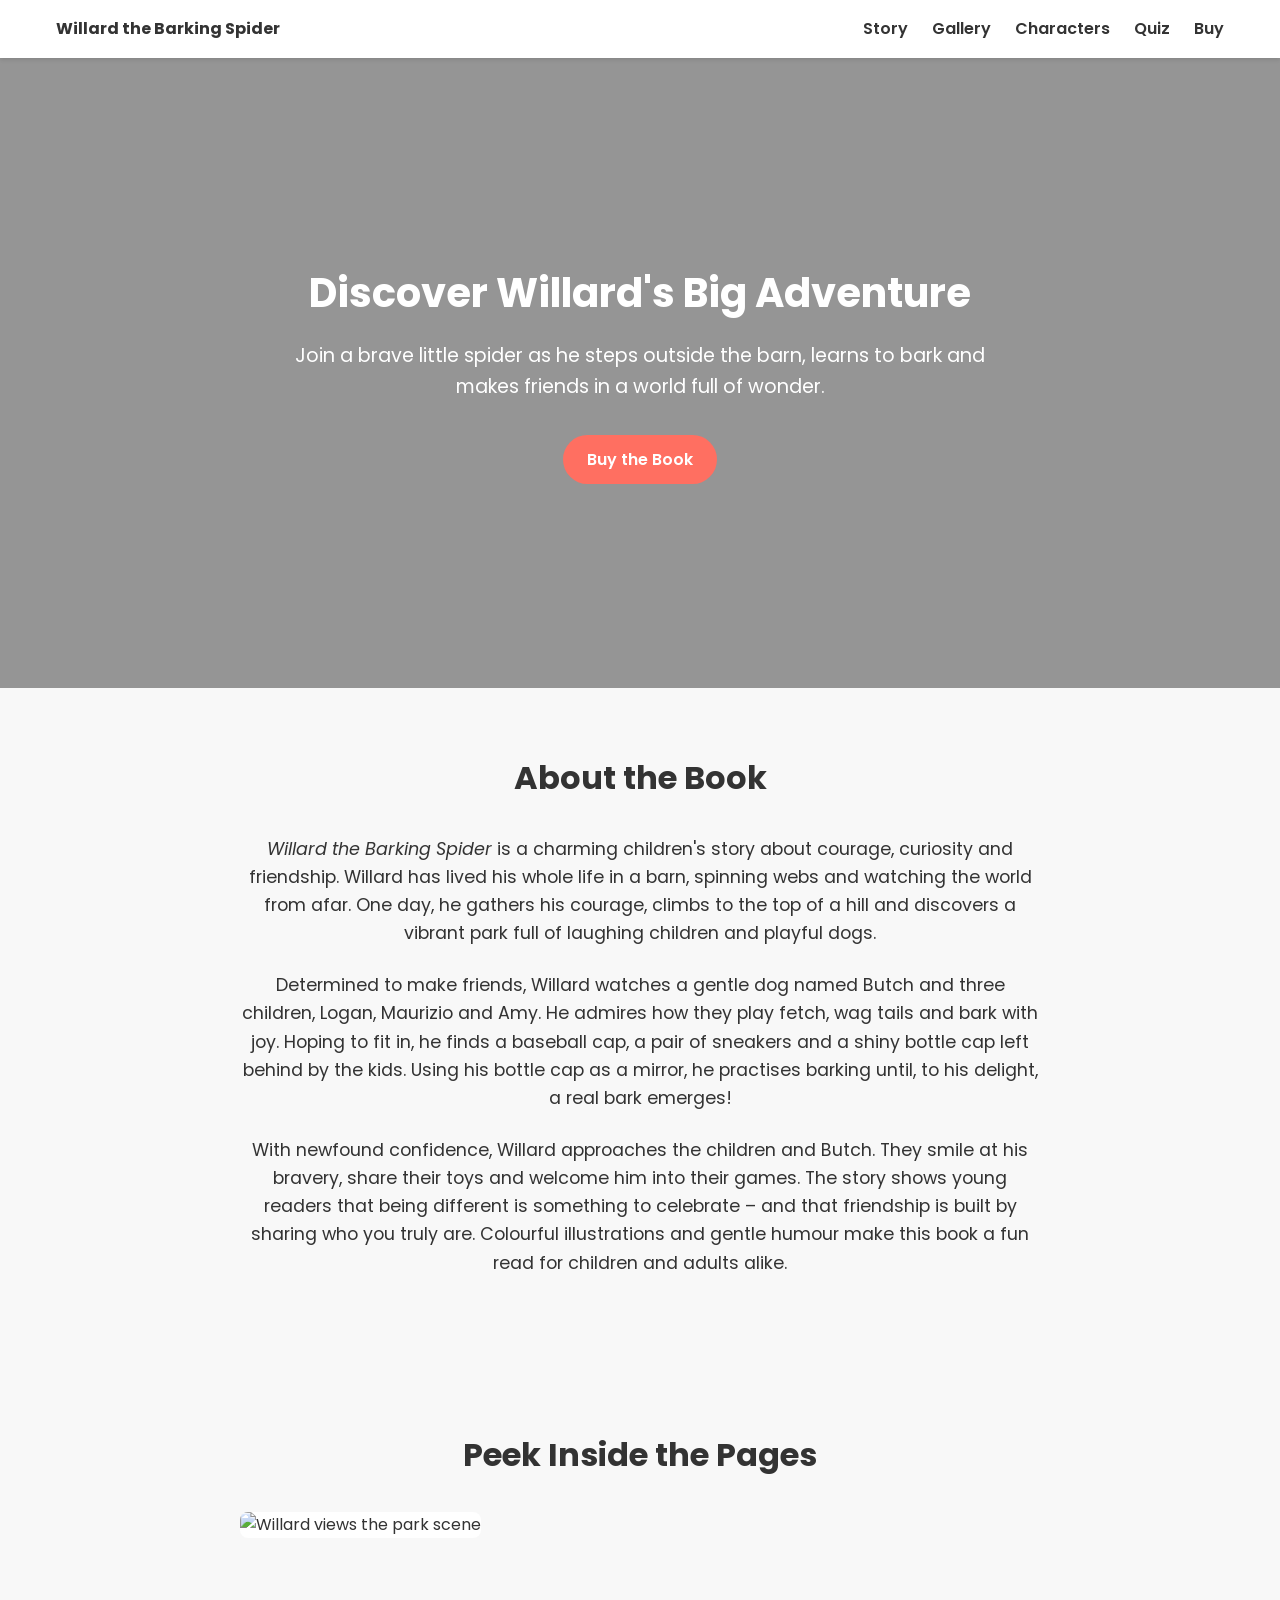
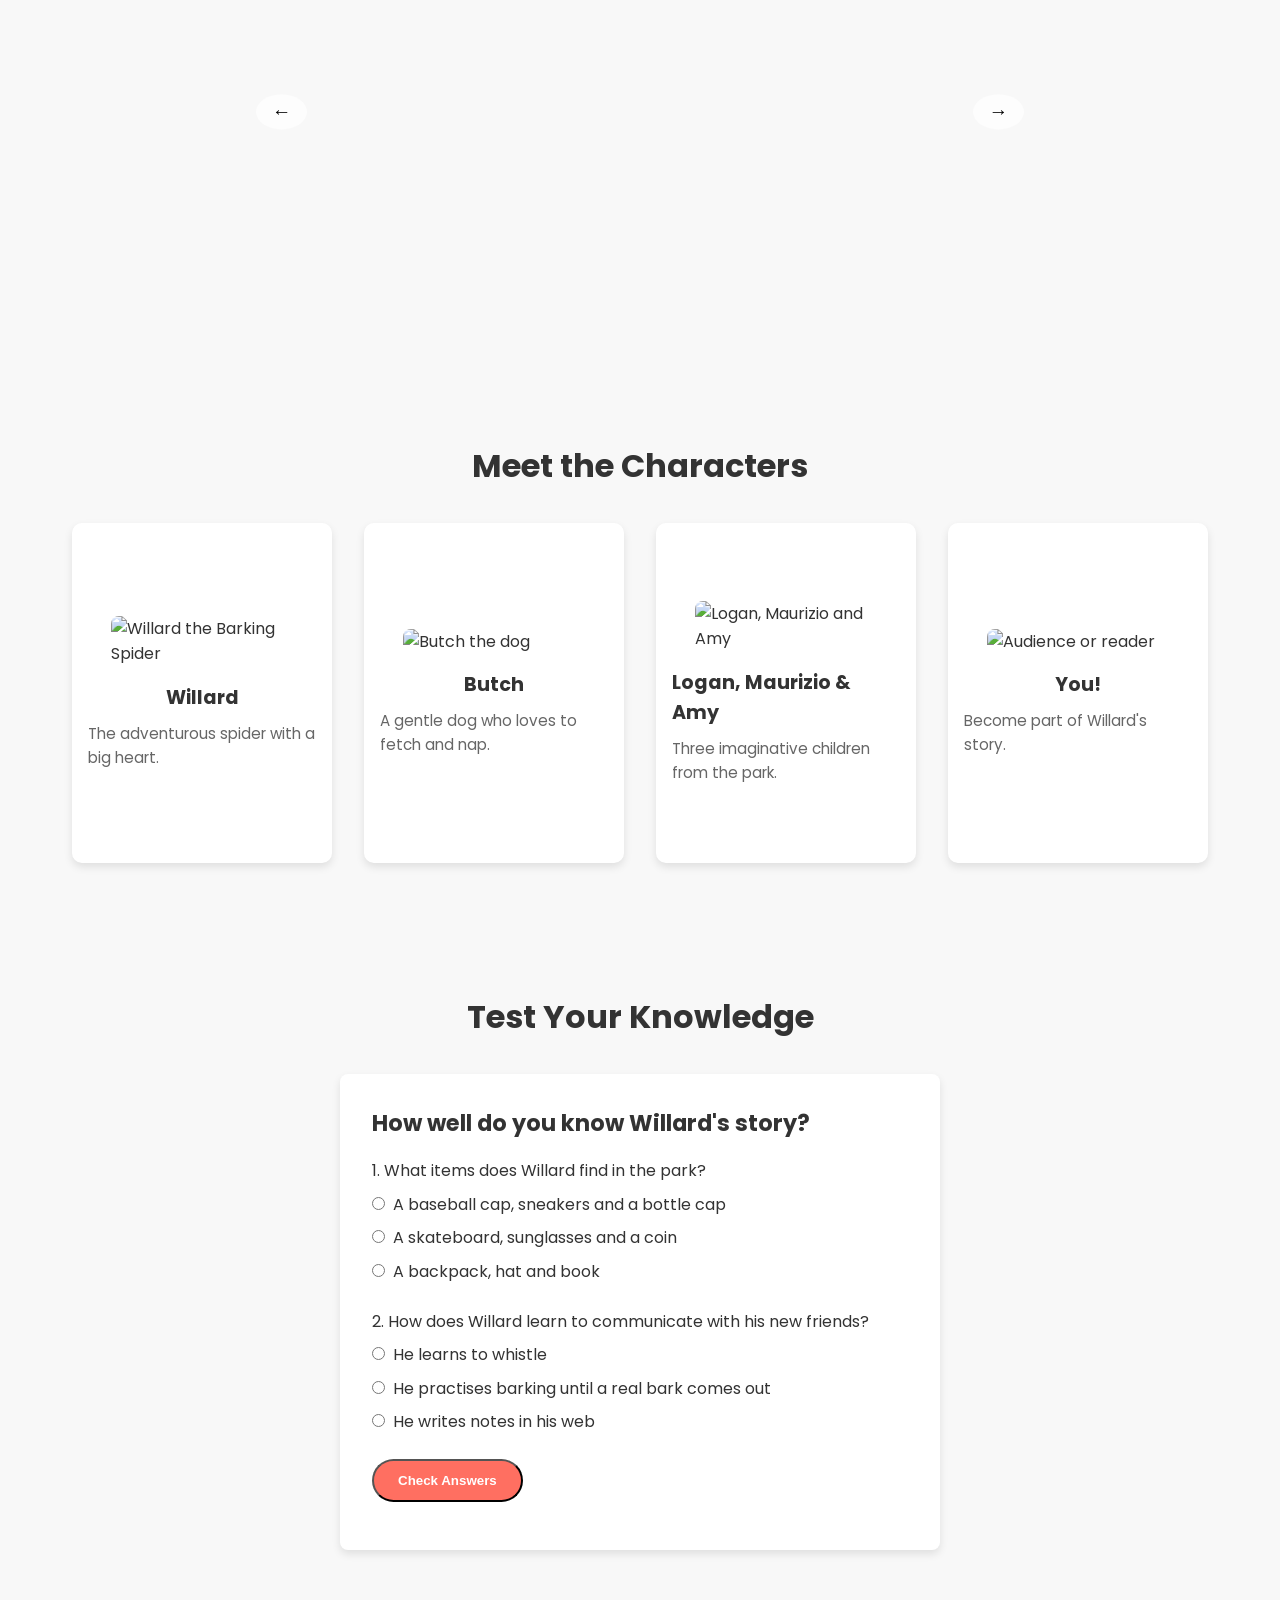
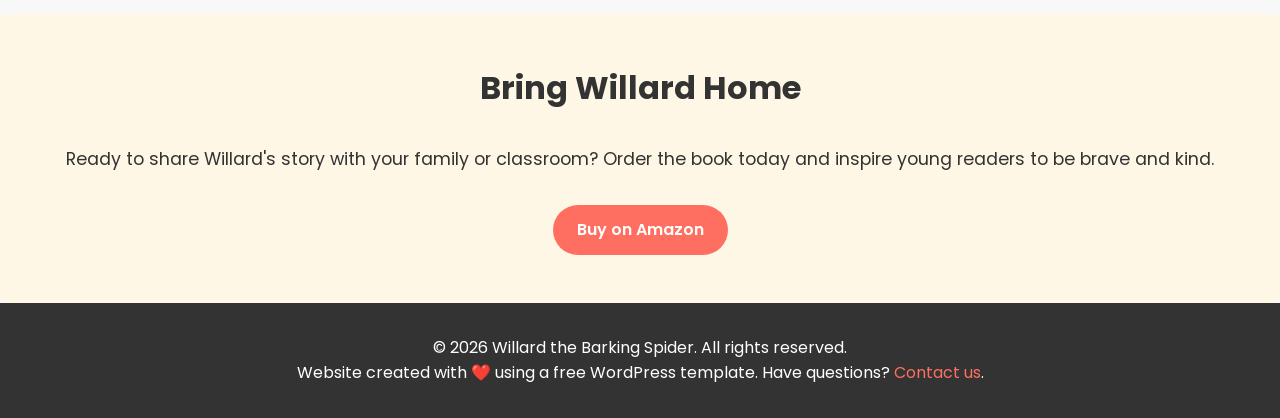
==== index.html @ caea2b9d "Add files via upload" ====
<!DOCTYPE html>
<html lang="en">
<head>
    <meta charset="UTF-8" />
    <meta name="viewport" content="width=device-width, initial-scale=1.0" />
    <title>Willard the Barking Spider – Official Book Site</title>
    <!--
      This standalone HTML file can be used as a landing page on a WordPress site.
      It was created to be easy to copy‑paste into the WordPress page editor (in
      "Code"/"HTML" view) or uploaded to a static hosting service. The design
      emphasises a clean, modern feel with interactive elements to engage young
      readers and their parents. Images live in the same folder as this file –
      ensure you upload them to your WordPress media library and update the
      src paths accordingly (e.g. by using the media library's URLs).
    -->
    <meta name="description" content="Welcome to the official site of Willard the Barking Spider, a heartwarming children's book about discovery, friendship and finding your voice." />
    <link rel="preconnect" href="https://fonts.googleapis.com" />
    <link rel="preconnect" href="https://fonts.gstatic.com" crossorigin />
    <link href="https://fonts.googleapis.com/css2?family=Poppins:wght@400;600&display=swap" rel="stylesheet" />
    <style>
        /* Reset and base styles */
        * {
            box-sizing: border-box;
            margin: 0;
            padding: 0;
        }
        body {
            font-family: 'Poppins', sans-serif;
            line-height: 1.6;
            color: #333;
            background-color: #f8f8f8;
        }
        a {
            color: #0077cc;
            text-decoration: none;
        }
        img {
            max-width: 100%;
            height: auto;
        }
        /* Header / navigation */
        header {
            background-color: #ffffff;
            position: sticky;
            top: 0;
            z-index: 1000;
            box-shadow: 0 2px 4px rgba(0,0,0,0.1);
        }
        .nav-container {
            max-width: 1200px;
            margin: 0 auto;
            padding: 1rem;
            display: flex;
            justify-content: space-between;
            align-items: center;
        }
        nav ul {
            list-style: none;
            display: flex;
            gap: 1.5rem;
        }
        nav a {
            font-weight: 600;
            color: #333;
        }
        nav a:hover {
            color: #0077cc;
        }
        /* Hero section */
        #hero {
            background: url('book-cover.png') center/cover no-repeat;
            min-height: 70vh;
            display: flex;
            align-items: center;
            justify-content: center;
            text-align: center;
            position: relative;
            color: #fff;
        }
        #hero::before {
            content: '';
            position: absolute;
            top: 0;
            left: 0;
            width: 100%;
            height: 100%;
            background-color: rgba(0, 0, 0, 0.4);
        }
        .hero-content {
            position: relative;
            max-width: 800px;
            padding: 2rem;
        }
        .hero-content h1 {
            font-size: 2.5rem;
            margin-bottom: 1rem;
        }
        .hero-content p {
            font-size: 1.2rem;
            margin-bottom: 2rem;
        }
        .btn-primary {
            display: inline-block;
            background-color: #ff6f61;
            color: #fff;
            padding: 0.75rem 1.5rem;
            border-radius: 30px;
            transition: background-color 0.3s ease;
            font-weight: 600;
        }
        .btn-primary:hover {
            background-color: #e65750;
        }
        /* Section styles */
        section {
            padding: 4rem 1rem;
        }
        .container {
            max-width: 1200px;
            margin: 0 auto;
        }
        h2.section-title {
            text-align: center;
            margin-bottom: 2rem;
            font-size: 2rem;
            color: #333;
        }
        /* Summary */
        #summary p {
            max-width: 800px;
            margin: 0 auto 1.5rem;
            font-size: 1.1rem;
            text-align: center;
        }
        /* Gallery slider */
        #gallery {
            position: relative;
        }
        .slider {
            overflow: hidden;
            position: relative;
            width: 100%;
            max-width: 800px;
            margin: 0 auto;
            height: 400px;
        }
        .slides {
            display: flex;
            transition: transform 0.5s ease-in-out;
            height: 100%;
        }
        .slide {
            min-width: 100%;
            height: 100%;
            position: relative;
        }
        .slide img {
            width: 100%;
            height: 100%;
            object-fit: contain;
            border-radius: 8px;
            background-color: #fff;
        }
        .slider-button {
            position: absolute;
            top: 50%;
            transform: translateY(-50%);
            background-color: rgba(255,255,255,0.7);
            border: none;
            padding: 0.5rem 1rem;
            cursor: pointer;
            border-radius: 50%;
            font-size: 1.2rem;
            line-height: 1;
            z-index: 10;
        }
        .slider-button:hover {
            background-color: rgba(255,255,255,0.9);
        }
        .slider-prev {
            left: 1rem;
        }
        .slider-next {
            right: 1rem;
        }
        /* Characters section */
        #characters .cards {
            display: flex;
            flex-wrap: wrap;
            justify-content: center;
            gap: 2rem;
        }
        .card {
            perspective: 1000px;
            width: 260px;
            height: 340px;
            position: relative;
        }
        .card-inner {
            position: absolute;
            width: 100%;
            height: 100%;
            transition: transform 0.6s;
            transform-style: preserve-3d;
        }
        .card.flipped .card-inner {
            transform: rotateY(180deg);
        }
        .card-face {
            position: absolute;
            width: 100%;
            height: 100%;
            backface-visibility: hidden;
            border-radius: 10px;
            box-shadow: 0 4px 8px rgba(0,0,0,0.1);
        }
        .card-front {
            background-color: #fff;
            display: flex;
            flex-direction: column;
            align-items: center;
            justify-content: center;
            padding: 1rem;
        }
        .card-front img {
            width: 80%;
            height: auto;
            margin-bottom: 1rem;
            border-radius: 8px;
        }
        .card-front h3 {
            font-size: 1.2rem;
            color: #333;
            margin-bottom: 0.5rem;
        }
        .card-front p {
            font-size: 0.95rem;
            color: #666;
        }
        .card-back {
            background-color: #ffecd1;
            padding: 1.5rem;
            display: flex;
            flex-direction: column;
            justify-content: center;
            align-items: center;
            transform: rotateY(180deg);
            border-radius: 10px;
        }
        .card-back h4 {
            margin-bottom: 0.5rem;
            font-size: 1.1rem;
            color: #333;
        }
        .card-back p {
            font-size: 0.9rem;
            color: #444;
            text-align: center;
        }
        /* Quiz section */
        #quiz {
            background-color: #ffffff;
            border-radius: 8px;
            padding: 2rem;
            max-width: 600px;
            margin: 0 auto;
            box-shadow: 0 4px 8px rgba(0,0,0,0.1);
        }
        #quiz h3 {
            margin-bottom: 1rem;
            font-size: 1.4rem;
            color: #333;
        }
        .question {
            margin-bottom: 1.5rem;
        }
        .question p {
            margin-bottom: 0.5rem;
        }
        .question label {
            display: block;
            margin-bottom: 0.5rem;
            cursor: pointer;
        }
        .question input {
            margin-right: 0.5rem;
        }
        .quiz-result {
            margin-top: 1rem;
            font-weight: 600;
        }
        /* Purchase section */
        #purchase {
            text-align: center;
            background-color: #fff7e6;
            border-radius: 8px;
            padding: 3rem 1rem;
        }
        #purchase p {
            font-size: 1.1rem;
            margin-bottom: 2rem;
        }
        /* Footer */
        footer {
            background-color: #333;
            color: #fff;
            padding: 2rem 1rem;
            text-align: center;
        }
        footer a {
            color: #ff6f61;
        }
        /* Responsive design */
        @media (max-width: 768px) {
            .nav-container {
                flex-direction: column;
            }
            .cards {
                flex-direction: column;
                align-items: center;
            }
            .slider {
                height: 300px;
            }
            .hero-content h1 {
                font-size: 2rem;
            }
        }
    </style>
</head>
<body>
    <!-- Navigation -->
    <header>
        <div class="nav-container">
            <div class="logo"><strong>Willard the Barking Spider</strong></div>
            <nav>
                <ul>
                    <li><a href="#summary">Story</a></li>
                    <li><a href="#gallery">Gallery</a></li>
                    <li><a href="#characters">Characters</a></li>
                    <li><a href="#quiz-section">Quiz</a></li>
                    <li><a href="#purchase">Buy</a></li>
                </ul>
            </nav>
        </div>
    </header>
    <!-- Hero -->
    <section id="hero">
        <div class="hero-content">
            <h1>Discover Willard's Big Adventure</h1>
            <p>Join a brave little spider as he steps outside the barn, learns to bark and makes friends in a world full of wonder.</p>
            <a class="btn-primary" href="#purchase">Buy the Book</a>
        </div>
    </section>
    <!-- Summary -->
    <section id="summary">
        <h2 class="section-title">About the Book</h2>
        <div class="container">
            <p><em>Willard the Barking Spider</em> is a charming children's story about courage, curiosity and friendship. Willard has lived his whole life in a barn, spinning webs and watching the world from afar. One day, he gathers his courage, climbs to the top of a hill and discovers a vibrant park full of laughing children and playful dogs.</p>
            <p>Determined to make friends, Willard watches a gentle dog named Butch and three children, Logan, Maurizio and Amy. He admires how they play fetch, wag tails and bark with joy. Hoping to fit in, he finds a baseball cap, a pair of sneakers and a shiny bottle cap left behind by the kids. Using his bottle cap as a mirror, he practises barking until, to his delight, a real bark emerges!</p>
            <p>With newfound confidence, Willard approaches the children and Butch. They smile at his bravery, share their toys and welcome him into their games. The story shows young readers that being different is something to celebrate – and that friendship is built by sharing who you truly are. Colourful illustrations and gentle humour make this book a fun read for children and adults alike.</p>
        </div>
    </section>
    <!-- Gallery -->
    <section id="gallery">
        <h2 class="section-title">Peek Inside the Pages</h2>
        <div class="container">
            <div class="slider" id="slider">
                <div class="slides" id="slides">
                    <div class="slide"><img src="page8.png" alt="Willard views the park scene" /></div>
                    <div class="slide"><img src="page1.png" alt="Willard plays fetch with Butch" /></div>
                    <div class="slide"><img src="page2.png" alt="Willard meets the children" /></div>
                    <div class="slide"><img src="page3.png" alt="Children and Willard talk" /></div>
                    <div class="slide"><img src="page4.png" alt="Willard finds a cap and sneakers" /></div>
                    <div class="slide"><img src="page5.png" alt="Willard practices barking" /></div>
                    <div class="slide"><img src="page6.png" alt="Willard's first bark" /></div>
                    <div class="slide"><img src="page7.png" alt="Everyone plays together" /></div>
                </div>
                <button class="slider-button slider-prev" aria-label="Previous" id="prevBtn">&#8592;</button>
                <button class="slider-button slider-next" aria-label="Next" id="nextBtn">&#8594;</button>
            </div>
        </div>
    </section>
    <!-- Characters -->
    <section id="characters">
        <h2 class="section-title">Meet the Characters</h2>
        <div class="container">
            <div class="cards">
                <!-- Willard card -->
                <div class="card" onclick="flipCard(this)">
                    <div class="card-inner">
                        <div class="card-face card-front">
                            <img src="book-cover.png" alt="Willard the Barking Spider" />
                            <h3>Willard</h3>
                            <p>The adventurous spider with a big heart.</p>
                        </div>
                        <div class="card-face card-back">
                            <h4>About Willard</h4>
                            <p>Curious about the world, Willard leaves his barn to explore the park. He learns to bark so he can communicate with his new friends and discovers that being himself is the best way to fit in.</p>
                        </div>
                    </div>
                </div>
                <!-- Butch card -->
                <div class="card" onclick="flipCard(this)">
                    <div class="card-inner">
                        <div class="card-face card-front">
                            <img src="page1.png" alt="Butch the dog" />
                            <h3>Butch</h3>
                            <p>A gentle dog who loves to fetch and nap.</p>
                        </div>
                        <div class="card-face card-back">
                            <h4>About Butch</h4>
                            <p>Butch is the playful dog Willard meets in the park. He shows Willard how to have fun, relax and enjoy the simple pleasures of life. He quickly becomes Willard's loyal friend.</p>
                        </div>
                    </div>
                </div>
                <!-- Children card -->
                <div class="card" onclick="flipCard(this)">
                    <div class="card-inner">
                        <div class="card-face card-front">
                            <img src="page3.png" alt="Logan, Maurizio and Amy" />
                            <h3>Logan, Maurizio &amp; Amy</h3>
                            <p>Three imaginative children from the park.</p>
                        </div>
                        <div class="card-face card-back">
                            <h4>About the Children</h4>
                            <p>These siblings welcome Willard into their games. Their kindness shows that new friends come in all shapes and sizes. They teach Willard about sharing and caring.</p>
                        </div>
                    </div>
                </div>
                <!-- Your family card -->
                <div class="card" onclick="flipCard(this)">
                    <div class="card-inner">
                        <div class="card-face card-front">
                            <img src="page4.png" alt="Audience or reader" />
                            <h3>You!</h3>
                            <p>Become part of Willard's story.</p>
                        </div>
                        <div class="card-face card-back">
                            <h4>Join the Adventure</h4>
                            <p>Readers are encouraged to dream big and make friends, just like Willard. Imagine yourself joining Willard, Butch and the children on their adventures.</p>
                        </div>
                    </div>
                </div>
            </div>
        </div>
    </section>
    <!-- Quiz -->
    <section id="quiz-section">
        <h2 class="section-title">Test Your Knowledge</h2>
        <div id="quiz">
            <h3>How well do you know Willard's story?</h3>
            <form id="quizForm" onsubmit="return evaluateQuiz()">
                <div class="question">
                    <p>1. What items does Willard find in the park?</p>
                    <label><input type="radio" name="q1" value="correct" />A baseball cap, sneakers and a bottle cap</label>
                    <label><input type="radio" name="q1" value="wrong" />A skateboard, sunglasses and a coin</label>
                    <label><input type="radio" name="q1" value="wrong" />A backpack, hat and book</label>
                </div>
                <div class="question">
                    <p>2. How does Willard learn to communicate with his new friends?</p>
                    <label><input type="radio" name="q2" value="wrong" />He learns to whistle</label>
                    <label><input type="radio" name="q2" value="correct" />He practises barking until a real bark comes out</label>
                    <label><input type="radio" name="q2" value="wrong" />He writes notes in his web</label>
                </div>
                <button type="submit" class="btn-primary">Check Answers</button>
                <p class="quiz-result" id="quizResult"></p>
            </form>
        </div>
    </section>
    <!-- Purchase -->
    <section id="purchase">
        <h2 class="section-title">Bring Willard Home</h2>
        <p>Ready to share Willard's story with your family or classroom? Order the book today and inspire young readers to be brave and kind.</p>
        <a class="btn-primary" href="https://www.amazon.com/dp/B0XYZ..." target="_blank" rel="noopener noreferrer">Buy on Amazon</a>
    </section>
    <!-- Footer -->
    <footer>
        <p>&copy; <span id="year"></span> Willard the Barking Spider. All rights reserved.</p>
        <p>Website created with ❤️ using a free WordPress template. Have questions? <a href="mailto:info@willardthebarkingspider.com">Contact us</a>.</p>
    </footer>
    <!-- JavaScript for interactivity -->
    <script>
        // Dynamic year in footer
        document.getElementById('year').textContent = new Date().getFullYear();
        // Slider functionality
        const slides = document.getElementById('slides');
        const slideCount = slides.children.length;
        let index = 0;
        document.getElementById('prevBtn').addEventListener('click', () => {
            index = (index - 1 + slideCount) % slideCount;
            updateSlider();
        });
        document.getElementById('nextBtn').addEventListener('click', () => {
            index = (index + 1) % slideCount;
            updateSlider();
        });
        function updateSlider() {
            slides.style.transform = `translateX(-${index * 100}%)`;
        }
        // Auto slide every 5 seconds
        setInterval(() => {
            index = (index + 1) % slideCount;
            updateSlider();
        }, 5000);
        // Flip card function
        function flipCard(card) {
            card.classList.toggle('flipped');
        }
        // Quiz evaluation
        function evaluateQuiz() {
            const form = document.getElementById('quizForm');
            const result = document.getElementById('quizResult');
            let score = 0;
            if (form.q1.value === 'correct') score++;
            if (form.q2.value === 'correct') score++;
            result.textContent = `You got ${score} out of 2 correct!`;
            // Prevent form submission
            return false;
        }
    </script>
</body>
</html>
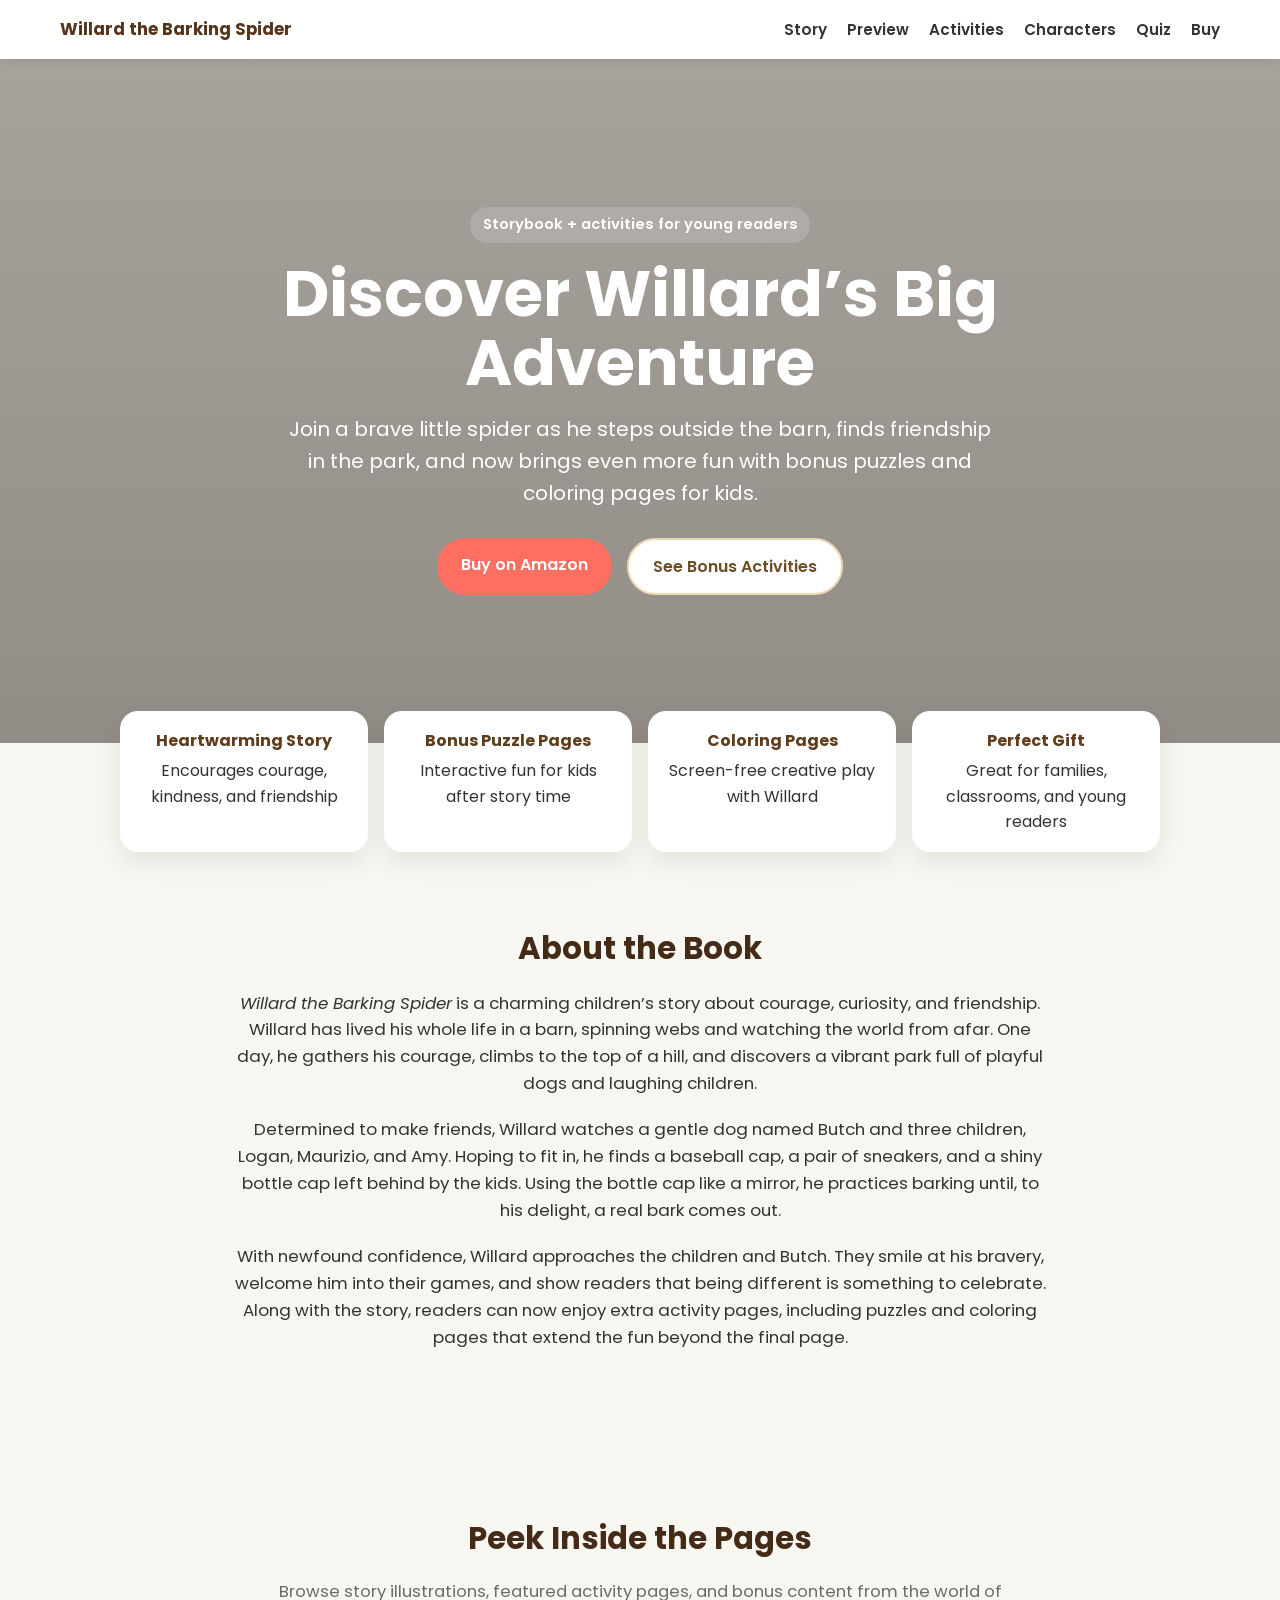
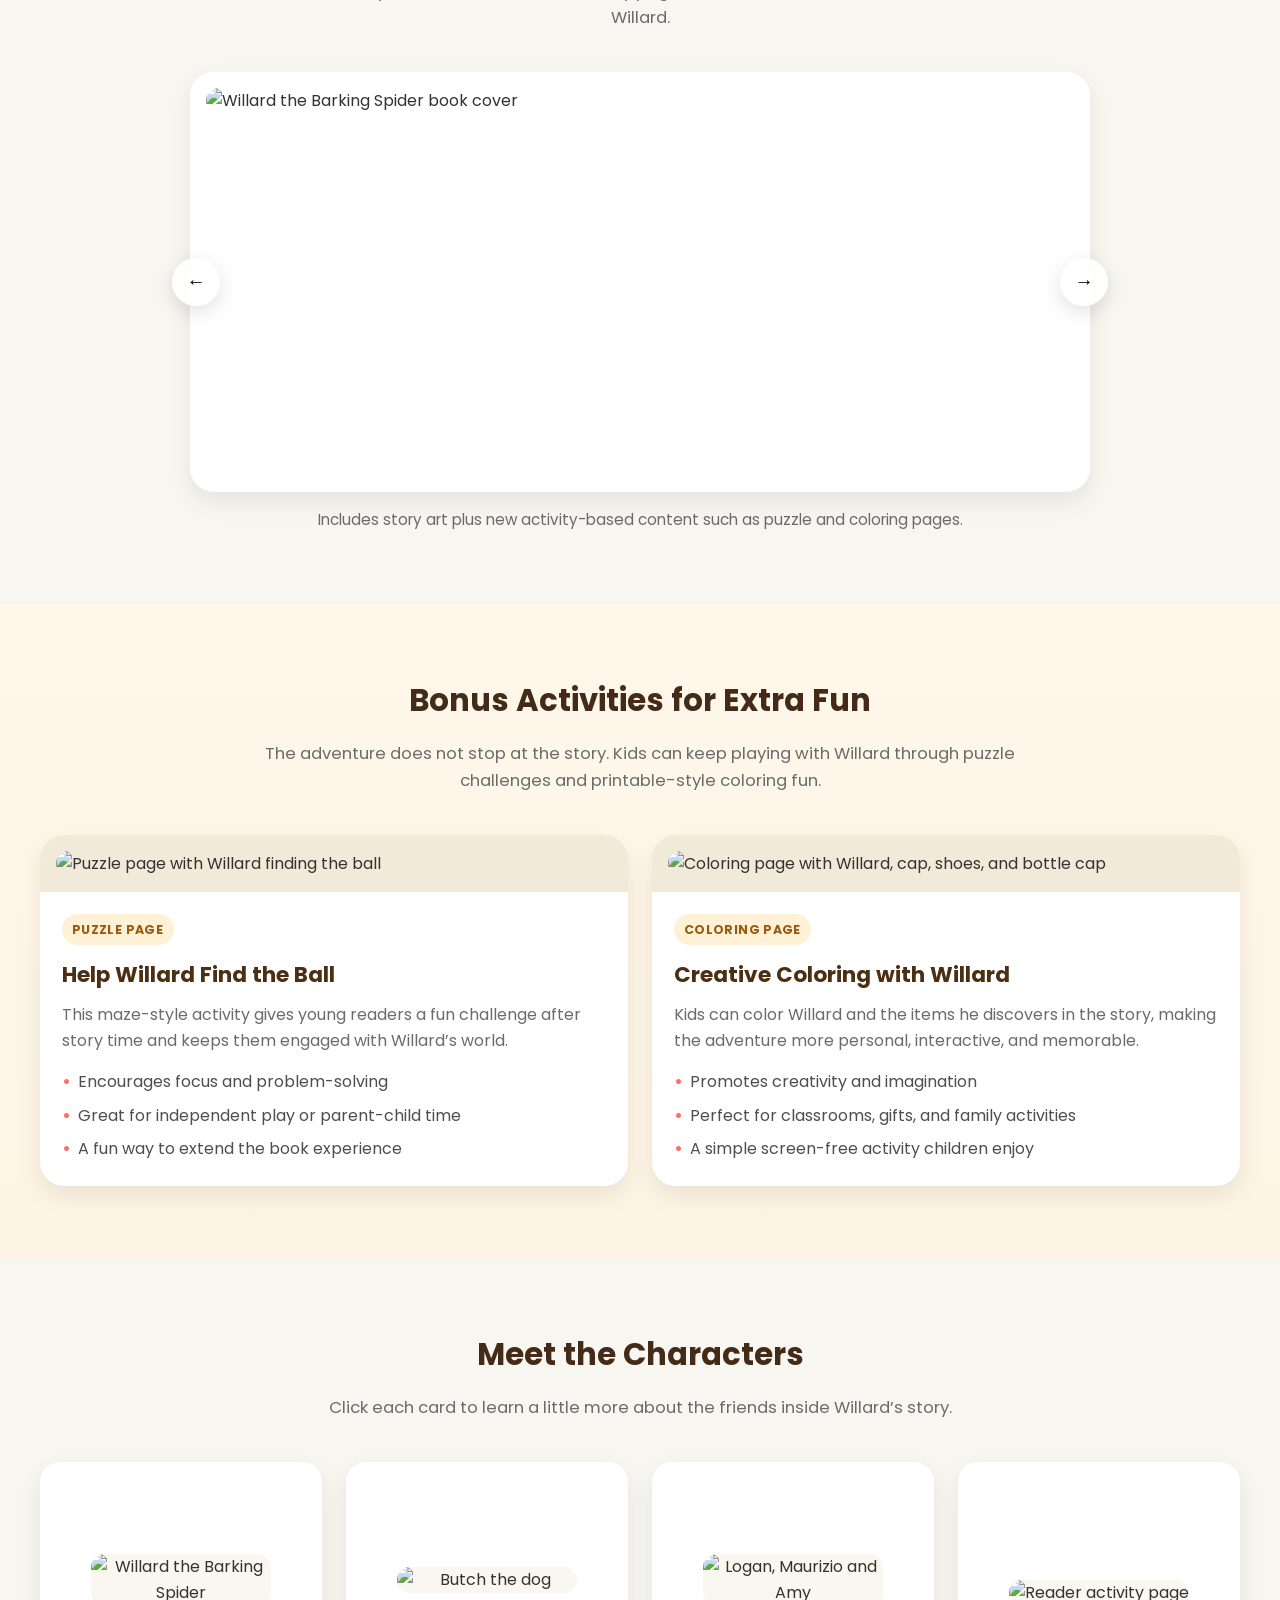
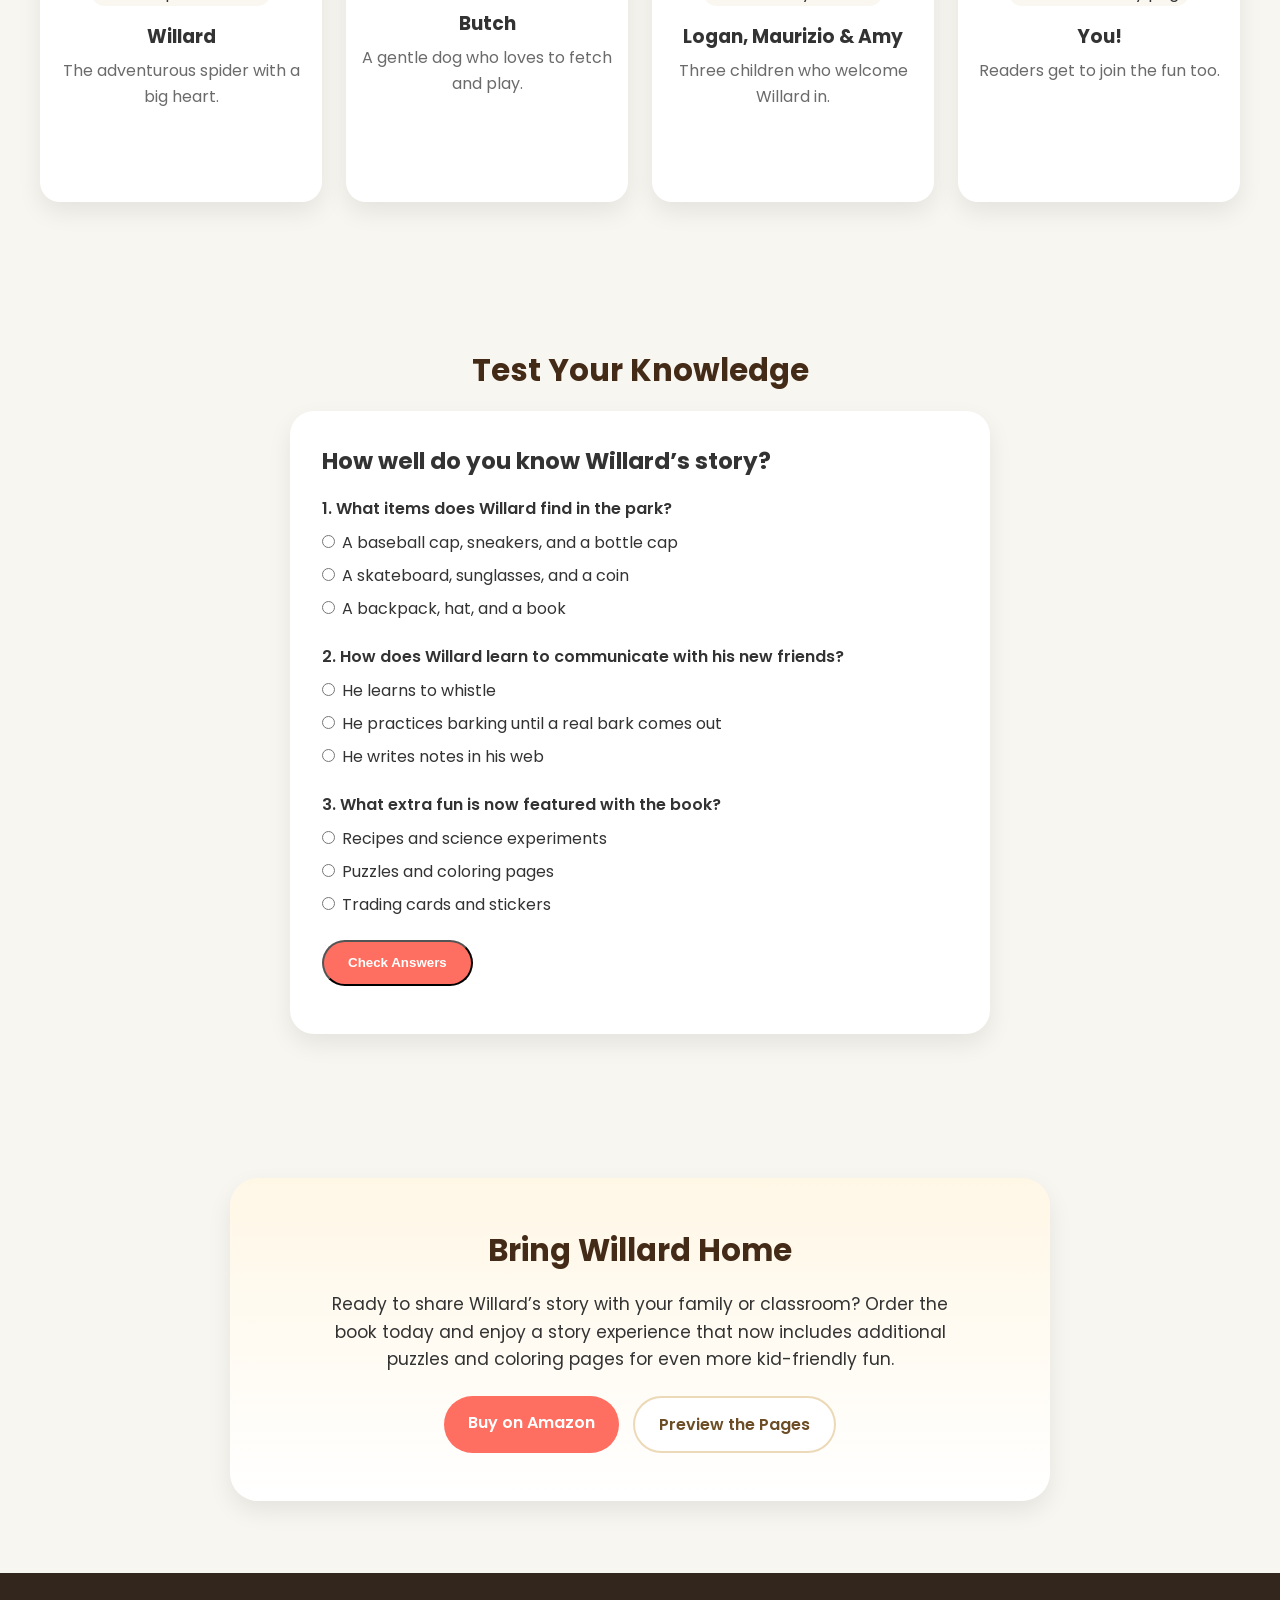
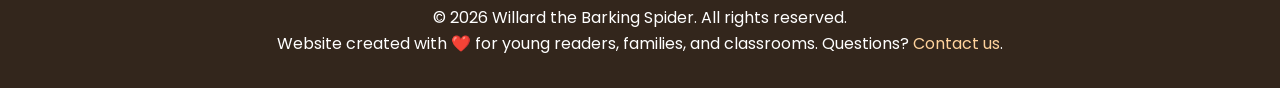
==== commit 783d412e: "Update index.html refresh add direct link to page" ====
--- a/index.html
+++ b/index.html
@@ -4,339 +4,417 @@
     <meta charset="UTF-8" />
     <meta name="viewport" content="width=device-width, initial-scale=1.0" />
     <title>Willard the Barking Spider – Official Book Site</title>
-    <!--
-      This standalone HTML file can be used as a landing page on a WordPress site.
-      It was created to be easy to copy‑paste into the WordPress page editor (in
-      "Code"/"HTML" view) or uploaded to a static hosting service. The design
-      emphasises a clean, modern feel with interactive elements to engage young
-      readers and their parents. Images live in the same folder as this file –
-      ensure you upload them to your WordPress media library and update the
-      src paths accordingly (e.g. by using the media library's URLs).
-    -->
-    <meta name="description" content="Welcome to the official site of Willard the Barking Spider, a heartwarming children's book about discovery, friendship and finding your voice." />
+    <meta name="description" content="Welcome to the official site of Willard the Barking Spider, a heartwarming children's book with bonus puzzles and coloring pages." />
     <link rel="preconnect" href="https://fonts.googleapis.com" />
     <link rel="preconnect" href="https://fonts.gstatic.com" crossorigin />
-    <link href="https://fonts.googleapis.com/css2?family=Poppins:wght@400;600&display=swap" rel="stylesheet" />
+    <link href="https://fonts.googleapis.com/css2?family=Poppins:wght@400;500;600;700&display=swap" rel="stylesheet" />
     <style>
-        /* Reset and base styles */
-        * {
-            box-sizing: border-box;
-            margin: 0;
-            padding: 0;
+        * { box-sizing: border-box; margin: 0; padding: 0; }
+        :root {
+            --bg: #f8f6f1;
+            --text: #333;
+            --muted: #6b6b6b;
+            --primary: #ff6f61;
+            --primary-dark: #e65750;
+            --secondary: #fff2dd;
+            --card: #ffffff;
+            --accent: #f3ead7;
+            --shadow: 0 10px 24px rgba(0,0,0,0.08);
+            --radius: 18px;
+            --max: 1200px;
         }
         body {
             font-family: 'Poppins', sans-serif;
             line-height: 1.6;
-            color: #333;
-            background-color: #f8f8f8;
-        }
-        a {
-            color: #0077cc;
-            text-decoration: none;
-        }
-        img {
-            max-width: 100%;
-            height: auto;
-        }
-        /* Header / navigation */
+            color: var(--text);
+            background: var(--bg);
+        }
+        a { color: #0077cc; text-decoration: none; }
+        img { max-width: 100%; height: auto; display: block; }
         header {
-            background-color: #ffffff;
+            background: rgba(255,255,255,0.92);
             position: sticky;
             top: 0;
             z-index: 1000;
-            box-shadow: 0 2px 4px rgba(0,0,0,0.1);
+            backdrop-filter: blur(8px);
+            box-shadow: 0 2px 10px rgba(0,0,0,0.08);
         }
         .nav-container {
-            max-width: 1200px;
+            max-width: var(--max);
             margin: 0 auto;
-            padding: 1rem;
+            padding: 1rem 1.25rem;
             display: flex;
             justify-content: space-between;
             align-items: center;
+            gap: 1rem;
+        }
+        .logo {
+            font-weight: 700;
+            font-size: 1.05rem;
+            color: #55351e;
         }
         nav ul {
             list-style: none;
             display: flex;
-            gap: 1.5rem;
+            flex-wrap: wrap;
+            gap: 1.25rem;
         }
         nav a {
             font-weight: 600;
-            color: #333;
-        }
-        nav a:hover {
-            color: #0077cc;
-        }
-        /* Hero section */
+            color: var(--text);
+            font-size: 0.95rem;
+        }
+        nav a:hover { color: #0077cc; }
+        section { padding: 4.5rem 1.25rem; }
+        .container { max-width: var(--max); margin: 0 auto; }
+        .section-title {
+            text-align: center;
+            margin-bottom: 1rem;
+            font-size: clamp(1.9rem, 2.4vw, 2.5rem);
+            color: #442b17;
+        }
+        .section-intro {
+            text-align: center;
+            max-width: 760px;
+            margin: 0 auto 2.5rem;
+            color: var(--muted);
+            font-size: 1.04rem;
+        }
+        .btn-primary, .btn-secondary {
+            display: inline-block;
+            padding: 0.85rem 1.5rem;
+            border-radius: 999px;
+            font-weight: 600;
+            transition: transform 0.2s ease, background-color 0.2s ease, color 0.2s ease;
+        }
+        .btn-primary {
+            background: var(--primary);
+            color: #fff;
+        }
+        .btn-primary:hover {
+            background: var(--primary-dark);
+            transform: translateY(-1px);
+        }
+        .btn-secondary {
+            background: #fff;
+            color: #6c4d26;
+            border: 2px solid #ecd9b7;
+        }
+        .btn-secondary:hover {
+            background: #fff8eb;
+            transform: translateY(-1px);
+        }
         #hero {
-            background: url('book-cover.png') center/cover no-repeat;
-            min-height: 70vh;
-            display: flex;
-            align-items: center;
-            justify-content: center;
-            text-align: center;
+            min-height: 76vh;
+            display: grid;
+            place-items: center;
+            color: #fff;
             position: relative;
-            color: #fff;
-        }
-        #hero::before {
-            content: '';
-            position: absolute;
-            top: 0;
-            left: 0;
-            width: 100%;
-            height: 100%;
-            background-color: rgba(0, 0, 0, 0.4);
+            background: linear-gradient(rgba(34,25,17,0.38), rgba(34,25,17,0.48)), url('book-cover.png') center/cover no-repeat;
         }
         .hero-content {
             position: relative;
-            max-width: 800px;
-            padding: 2rem;
+            text-align: center;
+            max-width: 850px;
+            padding: 2rem 1rem;
+        }
+        .hero-kicker {
+            display: inline-block;
+            padding: 0.4rem 0.8rem;
+            border-radius: 999px;
+            background: rgba(255,255,255,0.15);
+            backdrop-filter: blur(6px);
+            margin-bottom: 1rem;
+            font-size: 0.92rem;
+            font-weight: 600;
         }
         .hero-content h1 {
-            font-size: 2.5rem;
+            font-size: clamp(2.3rem, 5vw, 4rem);
+            line-height: 1.08;
             margin-bottom: 1rem;
         }
         .hero-content p {
-            font-size: 1.2rem;
-            margin-bottom: 2rem;
-        }
-        .btn-primary {
-            display: inline-block;
-            background-color: #ff6f61;
-            color: #fff;
-            padding: 0.75rem 1.5rem;
-            border-radius: 30px;
-            transition: background-color 0.3s ease;
-            font-weight: 600;
-        }
-        .btn-primary:hover {
-            background-color: #e65750;
-        }
-        /* Section styles */
-        section {
-            padding: 4rem 1rem;
-        }
-        .container {
-            max-width: 1200px;
+            font-size: clamp(1rem, 2vw, 1.25rem);
+            max-width: 720px;
+            margin: 0 auto 1.8rem;
+        }
+        .hero-actions {
+            display: flex;
+            justify-content: center;
+            gap: 0.9rem;
+            flex-wrap: wrap;
+        }
+        .feature-strip {
+            margin-top: -2rem;
+            position: relative;
+            z-index: 2;
+        }
+        .feature-grid {
+            max-width: 1040px;
             margin: 0 auto;
-        }
-        h2.section-title {
-            text-align: center;
-            margin-bottom: 2rem;
-            font-size: 2rem;
-            color: #333;
-        }
-        /* Summary */
+            display: grid;
+            grid-template-columns: repeat(4, 1fr);
+            gap: 1rem;
+        }
+        .feature-item {
+            background: #fff;
+            border-radius: var(--radius);
+            box-shadow: var(--shadow);
+            padding: 1.1rem;
+            text-align: center;
+        }
+        .feature-item strong {
+            display: block;
+            color: #5f3c1c;
+            margin-bottom: 0.25rem;
+        }
         #summary p {
-            max-width: 800px;
-            margin: 0 auto 1.5rem;
-            font-size: 1.1rem;
-            text-align: center;
-        }
-        /* Gallery slider */
-        #gallery {
+            max-width: 820px;
+            margin: 0 auto 1.2rem;
+            font-size: 1.05rem;
+            text-align: center;
+        }
+        #gallery .slider-wrap {
             position: relative;
+            max-width: 900px;
+            margin: 0 auto;
         }
         .slider {
             overflow: hidden;
-            position: relative;
-            width: 100%;
-            max-width: 800px;
-            margin: 0 auto;
-            height: 400px;
+            border-radius: 24px;
+            box-shadow: var(--shadow);
+            background: #fff;
+            min-height: 420px;
         }
         .slides {
             display: flex;
-            transition: transform 0.5s ease-in-out;
+            transition: transform 0.45s ease-in-out;
             height: 100%;
         }
         .slide {
             min-width: 100%;
-            height: 100%;
-            position: relative;
+            padding: 1rem;
+            display: grid;
+            place-items: center;
+            background: #fff;
         }
         .slide img {
             width: 100%;
-            height: 100%;
+            max-height: 520px;
             object-fit: contain;
-            border-radius: 8px;
-            background-color: #fff;
+            border-radius: 16px;
+            background: #fff;
         }
         .slider-button {
             position: absolute;
             top: 50%;
             transform: translateY(-50%);
-            background-color: rgba(255,255,255,0.7);
+            background: rgba(255,255,255,0.92);
             border: none;
-            padding: 0.5rem 1rem;
+            width: 48px;
+            height: 48px;
             cursor: pointer;
             border-radius: 50%;
             font-size: 1.2rem;
-            line-height: 1;
-            z-index: 10;
-        }
-        .slider-button:hover {
-            background-color: rgba(255,255,255,0.9);
-        }
-        .slider-prev {
-            left: 1rem;
-        }
-        .slider-next {
-            right: 1rem;
-        }
-        /* Characters section */
+            z-index: 3;
+            box-shadow: 0 6px 20px rgba(0,0,0,0.12);
+        }
+        .slider-prev { left: -18px; }
+        .slider-next { right: -18px; }
+        .gallery-note {
+            text-align: center;
+            margin-top: 1rem;
+            color: var(--muted);
+            font-size: 0.95rem;
+        }
+        #activities {
+            background: linear-gradient(180deg, #fff7ea, #fdf4e4);
+        }
+        .activity-grid {
+            display: grid;
+            grid-template-columns: repeat(2, 1fr);
+            gap: 1.5rem;
+            align-items: stretch;
+        }
+        .activity-card {
+            background: var(--card);
+            border-radius: 24px;
+            box-shadow: var(--shadow);
+            overflow: hidden;
+            display: flex;
+            flex-direction: column;
+        }
+        .activity-image {
+            background: #f2ead9;
+            padding: 1rem;
+        }
+        .activity-image img {
+            width: 100%;
+            border-radius: 16px;
+            max-height: 500px;
+            object-fit: contain;
+            margin: 0 auto;
+        }
+        .activity-content {
+            padding: 1.35rem 1.35rem 1.5rem;
+        }
+        .activity-tag {
+            display: inline-block;
+            font-size: 0.78rem;
+            font-weight: 700;
+            letter-spacing: 0.03em;
+            text-transform: uppercase;
+            color: #9b5a11;
+            background: #fff1d6;
+            padding: 0.35rem 0.65rem;
+            border-radius: 999px;
+            margin-bottom: 0.8rem;
+        }
+        .activity-content h3 {
+            font-size: 1.35rem;
+            margin-bottom: 0.6rem;
+            color: #4c2e13;
+        }
+        .activity-content p {
+            color: var(--muted);
+            margin-bottom: 1rem;
+        }
+        .activity-list {
+            list-style: none;
+            display: grid;
+            gap: 0.5rem;
+            color: #4e4e4e;
+        }
+        .activity-list li::before {
+            content: '•';
+            color: var(--primary);
+            font-weight: 700;
+            display: inline-block;
+            width: 1rem;
+        }
         #characters .cards {
-            display: flex;
-            flex-wrap: wrap;
-            justify-content: center;
-            gap: 2rem;
+            display: grid;
+            grid-template-columns: repeat(4, 1fr);
+            gap: 1.5rem;
         }
         .card {
             perspective: 1000px;
-            width: 260px;
-            height: 340px;
+            min-height: 340px;
+            cursor: pointer;
+        }
+        .card-inner {
             position: relative;
-        }
-        .card-inner {
-            position: absolute;
             width: 100%;
             height: 100%;
+            min-height: 340px;
             transition: transform 0.6s;
             transform-style: preserve-3d;
         }
-        .card.flipped .card-inner {
-            transform: rotateY(180deg);
-        }
+        .card.flipped .card-inner { transform: rotateY(180deg); }
         .card-face {
             position: absolute;
-            width: 100%;
-            height: 100%;
+            inset: 0;
             backface-visibility: hidden;
-            border-radius: 10px;
-            box-shadow: 0 4px 8px rgba(0,0,0,0.1);
+            border-radius: 20px;
+            box-shadow: var(--shadow);
+            background: #fff;
+            overflow: hidden;
         }
         .card-front {
-            background-color: #fff;
             display: flex;
             flex-direction: column;
             align-items: center;
             justify-content: center;
             padding: 1rem;
+            text-align: center;
         }
         .card-front img {
-            width: 80%;
-            height: auto;
+            width: 100%;
+            max-width: 180px;
+            max-height: 170px;
+            object-fit: contain;
             margin-bottom: 1rem;
-            border-radius: 8px;
-        }
-        .card-front h3 {
-            font-size: 1.2rem;
-            color: #333;
-            margin-bottom: 0.5rem;
-        }
-        .card-front p {
-            font-size: 0.95rem;
-            color: #666;
-        }
+            border-radius: 14px;
+            background: #faf7f0;
+        }
+        .card-front h3 { margin-bottom: 0.4rem; }
+        .card-front p, .card-back p { color: var(--muted); }
         .card-back {
-            background-color: #ffecd1;
-            padding: 1.5rem;
-            display: flex;
-            flex-direction: column;
+            transform: rotateY(180deg);
+            background: #ffefd7;
+            padding: 1.3rem;
+            display: flex;
+            align-items: center;
             justify-content: center;
-            align-items: center;
-            transform: rotateY(180deg);
-            border-radius: 10px;
-        }
-        .card-back h4 {
-            margin-bottom: 0.5rem;
-            font-size: 1.1rem;
-            color: #333;
-        }
-        .card-back p {
-            font-size: 0.9rem;
-            color: #444;
-            text-align: center;
-        }
-        /* Quiz section */
+            text-align: center;
+        }
         #quiz {
-            background-color: #ffffff;
-            border-radius: 8px;
+            background: #fff;
+            border-radius: 24px;
             padding: 2rem;
-            max-width: 600px;
+            max-width: 700px;
             margin: 0 auto;
-            box-shadow: 0 4px 8px rgba(0,0,0,0.1);
-        }
-        #quiz h3 {
-            margin-bottom: 1rem;
-            font-size: 1.4rem;
-            color: #333;
-        }
-        .question {
-            margin-bottom: 1.5rem;
-        }
-        .question p {
-            margin-bottom: 0.5rem;
-        }
-        .question label {
-            display: block;
-            margin-bottom: 0.5rem;
-            cursor: pointer;
-        }
-        .question input {
-            margin-right: 0.5rem;
-        }
-        .quiz-result {
-            margin-top: 1rem;
-            font-weight: 600;
-        }
-        /* Purchase section */
+            box-shadow: var(--shadow);
+        }
+        #quiz h3 { margin-bottom: 1rem; font-size: 1.45rem; }
+        .question { margin-bottom: 1.4rem; }
+        .question p { margin-bottom: 0.55rem; font-weight: 600; }
+        .question label { display: block; margin-bottom: 0.45rem; cursor: pointer; }
+        .question input { margin-right: 0.45rem; }
+        .quiz-result { margin-top: 1rem; font-weight: 700; }
         #purchase {
             text-align: center;
-            background-color: #fff7e6;
-            border-radius: 8px;
-            padding: 3rem 1rem;
-        }
-        #purchase p {
-            font-size: 1.1rem;
-            margin-bottom: 2rem;
-        }
-        /* Footer */
+        }
+        .purchase-box {
+            max-width: 820px;
+            margin: 0 auto;
+            background: linear-gradient(180deg, #fff7e6, #fff);
+            border-radius: 28px;
+            padding: 3rem 1.5rem;
+            box-shadow: var(--shadow);
+        }
+        .purchase-box p {
+            font-size: 1.08rem;
+            margin: 0 auto 1.4rem;
+            max-width: 650px;
+        }
+        .purchase-actions {
+            display: flex;
+            justify-content: center;
+            gap: 0.9rem;
+            flex-wrap: wrap;
+        }
         footer {
-            background-color: #333;
+            background: #33261c;
             color: #fff;
+            text-align: center;
             padding: 2rem 1rem;
-            text-align: center;
-        }
-        footer a {
-            color: #ff6f61;
-        }
-        /* Responsive design */
+        }
+        footer a { color: #ffd39d; }
+        @media (max-width: 1024px) {
+            .feature-grid, #characters .cards { grid-template-columns: repeat(2, 1fr); }
+        }
         @media (max-width: 768px) {
-            .nav-container {
-                flex-direction: column;
-            }
-            .cards {
-                flex-direction: column;
-                align-items: center;
-            }
-            .slider {
-                height: 300px;
-            }
-            .hero-content h1 {
-                font-size: 2rem;
-            }
+            .nav-container { flex-direction: column; }
+            nav ul { justify-content: center; }
+            .feature-grid, .activity-grid, #characters .cards { grid-template-columns: 1fr; }
+            .slider { min-height: 300px; }
+            .slider-prev { left: 10px; }
+            .slider-next { right: 10px; }
+            .hero-content h1 { font-size: 2.3rem; }
+            section { padding: 4rem 1rem; }
         }
     </style>
 </head>
 <body>
-    <!-- Navigation -->
     <header>
         <div class="nav-container">
-            <div class="logo"><strong>Willard the Barking Spider</strong></div>
+            <div class="logo">Willard the Barking Spider</div>
             <nav>
                 <ul>
                     <li><a href="#summary">Story</a></li>
-                    <li><a href="#gallery">Gallery</a></li>
+                    <li><a href="#gallery">Preview</a></li>
+                    <li><a href="#activities">Activities</a></li>
                     <li><a href="#characters">Characters</a></li>
                     <li><a href="#quiz-section">Quiz</a></li>
                     <li><a href="#purchase">Buy</a></li>
@@ -344,49 +422,108 @@
             </nav>
         </div>
     </header>
-    <!-- Hero -->
+
     <section id="hero">
         <div class="hero-content">
-            <h1>Discover Willard's Big Adventure</h1>
-            <p>Join a brave little spider as he steps outside the barn, learns to bark and makes friends in a world full of wonder.</p>
-            <a class="btn-primary" href="#purchase">Buy the Book</a>
+            <div class="hero-kicker">Storybook + activities for young readers</div>
+            <h1>Discover Willard’s Big Adventure</h1>
+            <p>Join a brave little spider as he steps outside the barn, finds friendship in the park, and now brings even more fun with bonus puzzles and coloring pages for kids.</p>
+            <div class="hero-actions">
+                <a class="btn-primary" href="https://www.amazon.com/dp/B0GWR9JBZ9" target="_blank" rel="noopener noreferrer">Buy on Amazon</a>
+                <a class="btn-secondary" href="#activities">See Bonus Activities</a>
+            </div>
         </div>
     </section>
-    <!-- Summary -->
+
+    <div class="feature-strip">
+        <div class="feature-grid">
+            <div class="feature-item"><strong>Heartwarming Story</strong><span>Encourages courage, kindness, and friendship</span></div>
+            <div class="feature-item"><strong>Bonus Puzzle Pages</strong><span>Interactive fun for kids after story time</span></div>
+            <div class="feature-item"><strong>Coloring Pages</strong><span>Screen-free creative play with Willard</span></div>
+            <div class="feature-item"><strong>Perfect Gift</strong><span>Great for families, classrooms, and young readers</span></div>
+        </div>
+    </div>
+
     <section id="summary">
         <h2 class="section-title">About the Book</h2>
         <div class="container">
-            <p><em>Willard the Barking Spider</em> is a charming children's story about courage, curiosity and friendship. Willard has lived his whole life in a barn, spinning webs and watching the world from afar. One day, he gathers his courage, climbs to the top of a hill and discovers a vibrant park full of laughing children and playful dogs.</p>
-            <p>Determined to make friends, Willard watches a gentle dog named Butch and three children, Logan, Maurizio and Amy. He admires how they play fetch, wag tails and bark with joy. Hoping to fit in, he finds a baseball cap, a pair of sneakers and a shiny bottle cap left behind by the kids. Using his bottle cap as a mirror, he practises barking until, to his delight, a real bark emerges!</p>
-            <p>With newfound confidence, Willard approaches the children and Butch. They smile at his bravery, share their toys and welcome him into their games. The story shows young readers that being different is something to celebrate – and that friendship is built by sharing who you truly are. Colourful illustrations and gentle humour make this book a fun read for children and adults alike.</p>
+            <p><em>Willard the Barking Spider</em> is a charming children’s story about courage, curiosity, and friendship. Willard has lived his whole life in a barn, spinning webs and watching the world from afar. One day, he gathers his courage, climbs to the top of a hill, and discovers a vibrant park full of playful dogs and laughing children.</p>
+            <p>Determined to make friends, Willard watches a gentle dog named Butch and three children, Logan, Maurizio, and Amy. Hoping to fit in, he finds a baseball cap, a pair of sneakers, and a shiny bottle cap left behind by the kids. Using the bottle cap like a mirror, he practices barking until, to his delight, a real bark comes out.</p>
+            <p>With newfound confidence, Willard approaches the children and Butch. They smile at his bravery, welcome him into their games, and show readers that being different is something to celebrate. Along with the story, readers can now enjoy extra activity pages, including puzzles and coloring pages that extend the fun beyond the final page.</p>
         </div>
     </section>
-    <!-- Gallery -->
+
     <section id="gallery">
-        <h2 class="section-title">Peek Inside the Pages</h2>
         <div class="container">
-            <div class="slider" id="slider">
-                <div class="slides" id="slides">
-                    <div class="slide"><img src="page8.png" alt="Willard views the park scene" /></div>
-                    <div class="slide"><img src="page1.png" alt="Willard plays fetch with Butch" /></div>
-                    <div class="slide"><img src="page2.png" alt="Willard meets the children" /></div>
-                    <div class="slide"><img src="page3.png" alt="Children and Willard talk" /></div>
-                    <div class="slide"><img src="page4.png" alt="Willard finds a cap and sneakers" /></div>
-                    <div class="slide"><img src="page5.png" alt="Willard practices barking" /></div>
-                    <div class="slide"><img src="page6.png" alt="Willard's first bark" /></div>
-                    <div class="slide"><img src="page7.png" alt="Everyone plays together" /></div>
+            <h2 class="section-title">Peek Inside the Pages</h2>
+            <p class="section-intro">Browse story illustrations, featured activity pages, and bonus content from the world of Willard.</p>
+            <div class="slider-wrap">
+                <div class="slider" id="slider">
+                    <div class="slides" id="slides">
+                        <div class="slide"><img src="book-cover.png" alt="Willard the Barking Spider book cover" /></div>
+                        <div class="slide"><img src="page8.png" alt="Willard views the park scene" /></div>
+                        <div class="slide"><img src="page1.png" alt="Willard plays fetch with Butch" /></div>
+                        <div class="slide"><img src="page2.png" alt="Willard meets the children" /></div>
+                        <div class="slide"><img src="page3.png" alt="Children and Willard talk" /></div>
+                        <div class="slide"><img src="page4.png" alt="Willard finds a cap and sneakers" /></div>
+                        <div class="slide"><img src="page5.png" alt="Willard practices barking" /></div>
+                        <div class="slide"><img src="page6.png" alt="Willard's first bark" /></div>
+                        <div class="slide"><img src="page7.png" alt="Everyone plays together" /></div>
+                        <div class="slide"><img src="Puzzel 2 conv 0.png" alt="Willard puzzle activity page" /></div>
+                        <div class="slide"><img src="color ad.png" alt="Willard coloring page" /></div>
+                    </div>
                 </div>
                 <button class="slider-button slider-prev" aria-label="Previous" id="prevBtn">&#8592;</button>
                 <button class="slider-button slider-next" aria-label="Next" id="nextBtn">&#8594;</button>
             </div>
+            <p class="gallery-note">Includes story art plus new activity-based content such as puzzle and coloring pages.</p>
         </div>
     </section>
-    <!-- Characters -->
+
+    <section id="activities">
+        <div class="container">
+            <h2 class="section-title">Bonus Activities for Extra Fun</h2>
+            <p class="section-intro">The adventure does not stop at the story. Kids can keep playing with Willard through puzzle challenges and printable-style coloring fun.</p>
+            <div class="activity-grid">
+                <article class="activity-card">
+                    <div class="activity-image">
+                        <img src="Puzzel 2 conv 0.png" alt="Puzzle page with Willard finding the ball" />
+                    </div>
+                    <div class="activity-content">
+                        <span class="activity-tag">Puzzle Page</span>
+                        <h3>Help Willard Find the Ball</h3>
+                        <p>This maze-style activity gives young readers a fun challenge after story time and keeps them engaged with Willard’s world.</p>
+                        <ul class="activity-list">
+                            <li>Encourages focus and problem-solving</li>
+                            <li>Great for independent play or parent-child time</li>
+                            <li>A fun way to extend the book experience</li>
+                        </ul>
+                    </div>
+                </article>
+                <article class="activity-card">
+                    <div class="activity-image">
+                        <img src="color ad.png" alt="Coloring page with Willard, cap, shoes, and bottle cap" />
+                    </div>
+                    <div class="activity-content">
+                        <span class="activity-tag">Coloring Page</span>
+                        <h3>Creative Coloring with Willard</h3>
+                        <p>Kids can color Willard and the items he discovers in the story, making the adventure more personal, interactive, and memorable.</p>
+                        <ul class="activity-list">
+                            <li>Promotes creativity and imagination</li>
+                            <li>Perfect for classrooms, gifts, and family activities</li>
+                            <li>A simple screen-free activity children enjoy</li>
+                        </ul>
+                    </div>
+                </article>
+            </div>
+        </div>
+    </section>
+
     <section id="characters">
-        <h2 class="section-title">Meet the Characters</h2>
         <div class="container">
+            <h2 class="section-title">Meet the Characters</h2>
+            <p class="section-intro">Click each card to learn a little more about the friends inside Willard’s story.</p>
             <div class="cards">
-                <!-- Willard card -->
                 <div class="card" onclick="flipCard(this)">
                     <div class="card-inner">
                         <div class="card-face card-front">
@@ -395,129 +532,148 @@
                             <p>The adventurous spider with a big heart.</p>
                         </div>
                         <div class="card-face card-back">
-                            <h4>About Willard</h4>
-                            <p>Curious about the world, Willard leaves his barn to explore the park. He learns to bark so he can communicate with his new friends and discovers that being himself is the best way to fit in.</p>
+                            <p>Curious about the world, Willard leaves his barn to explore the park. He learns to bark so he can connect with new friends and discovers that being himself is what makes him special.</p>
                         </div>
                     </div>
                 </div>
-                <!-- Butch card -->
                 <div class="card" onclick="flipCard(this)">
                     <div class="card-inner">
                         <div class="card-face card-front">
                             <img src="page1.png" alt="Butch the dog" />
                             <h3>Butch</h3>
-                            <p>A gentle dog who loves to fetch and nap.</p>
+                            <p>A gentle dog who loves to fetch and play.</p>
                         </div>
                         <div class="card-face card-back">
-                            <h4>About Butch</h4>
-                            <p>Butch is the playful dog Willard meets in the park. He shows Willard how to have fun, relax and enjoy the simple pleasures of life. He quickly becomes Willard's loyal friend.</p>
+                            <p>Butch is the playful dog Willard meets in the park. He helps show that friendship can begin with simple kindness and shared fun.</p>
                         </div>
                     </div>
                 </div>
-                <!-- Children card -->
                 <div class="card" onclick="flipCard(this)">
                     <div class="card-inner">
                         <div class="card-face card-front">
                             <img src="page3.png" alt="Logan, Maurizio and Amy" />
                             <h3>Logan, Maurizio &amp; Amy</h3>
-                            <p>Three imaginative children from the park.</p>
+                            <p>Three children who welcome Willard in.</p>
                         </div>
                         <div class="card-face card-back">
-                            <h4>About the Children</h4>
-                            <p>These siblings welcome Willard into their games. Their kindness shows that new friends come in all shapes and sizes. They teach Willard about sharing and caring.</p>
+                            <p>These kind children welcome Willard into their games and remind young readers that good friends make room for everyone.</p>
                         </div>
                     </div>
                 </div>
-                <!-- Your family card -->
                 <div class="card" onclick="flipCard(this)">
                     <div class="card-inner">
                         <div class="card-face card-front">
-                            <img src="page4.png" alt="Audience or reader" />
+                            <img src="color ad.png" alt="Reader activity page" />
                             <h3>You!</h3>
-                            <p>Become part of Willard's story.</p>
+                            <p>Readers get to join the fun too.</p>
                         </div>
                         <div class="card-face card-back">
-                            <h4>Join the Adventure</h4>
-                            <p>Readers are encouraged to dream big and make friends, just like Willard. Imagine yourself joining Willard, Butch and the children on their adventures.</p>
+                            <p>With puzzles and coloring pages, readers become part of Willard’s adventure and can keep the story going long after reading time is over.</p>
                         </div>
                     </div>
                 </div>
             </div>
         </div>
     </section>
-    <!-- Quiz -->
+
     <section id="quiz-section">
-        <h2 class="section-title">Test Your Knowledge</h2>
-        <div id="quiz">
-            <h3>How well do you know Willard's story?</h3>
-            <form id="quizForm" onsubmit="return evaluateQuiz()">
-                <div class="question">
-                    <p>1. What items does Willard find in the park?</p>
-                    <label><input type="radio" name="q1" value="correct" />A baseball cap, sneakers and a bottle cap</label>
-                    <label><input type="radio" name="q1" value="wrong" />A skateboard, sunglasses and a coin</label>
-                    <label><input type="radio" name="q1" value="wrong" />A backpack, hat and book</label>
+        <div class="container">
+            <h2 class="section-title">Test Your Knowledge</h2>
+            <div id="quiz">
+                <h3>How well do you know Willard’s story?</h3>
+                <form id="quizForm" onsubmit="return evaluateQuiz()">
+                    <div class="question">
+                        <p>1. What items does Willard find in the park?</p>
+                        <label><input type="radio" name="q1" value="correct" />A baseball cap, sneakers, and a bottle cap</label>
+                        <label><input type="radio" name="q1" value="wrong" />A skateboard, sunglasses, and a coin</label>
+                        <label><input type="radio" name="q1" value="wrong" />A backpack, hat, and a book</label>
+                    </div>
+                    <div class="question">
+                        <p>2. How does Willard learn to communicate with his new friends?</p>
+                        <label><input type="radio" name="q2" value="wrong" />He learns to whistle</label>
+                        <label><input type="radio" name="q2" value="correct" />He practices barking until a real bark comes out</label>
+                        <label><input type="radio" name="q2" value="wrong" />He writes notes in his web</label>
+                    </div>
+                    <div class="question">
+                        <p>3. What extra fun is now featured with the book?</p>
+                        <label><input type="radio" name="q3" value="wrong" />Recipes and science experiments</label>
+                        <label><input type="radio" name="q3" value="correct" />Puzzles and coloring pages</label>
+                        <label><input type="radio" name="q3" value="wrong" />Trading cards and stickers</label>
+                    </div>
+                    <button type="submit" class="btn-primary">Check Answers</button>
+                    <p class="quiz-result" id="quizResult"></p>
+                </form>
+            </div>
+        </div>
+    </section>
+
+    <section id="purchase">
+        <div class="container">
+            <div class="purchase-box">
+                <h2 class="section-title">Bring Willard Home</h2>
+                <p>Ready to share Willard’s story with your family or classroom? Order the book today and enjoy a story experience that now includes additional puzzles and coloring pages for even more kid-friendly fun.</p>
+                <div class="purchase-actions">
+                    <a class="btn-primary" href="https://www.amazon.com/dp/B0GWR9JBZ9" target="_blank" rel="noopener noreferrer">Buy on Amazon</a>
+                    <a class="btn-secondary" href="#gallery">Preview the Pages</a>
                 </div>
-                <div class="question">
-                    <p>2. How does Willard learn to communicate with his new friends?</p>
-                    <label><input type="radio" name="q2" value="wrong" />He learns to whistle</label>
-                    <label><input type="radio" name="q2" value="correct" />He practises barking until a real bark comes out</label>
-                    <label><input type="radio" name="q2" value="wrong" />He writes notes in his web</label>
-                </div>
-                <button type="submit" class="btn-primary">Check Answers</button>
-                <p class="quiz-result" id="quizResult"></p>
-            </form>
+            </div>
         </div>
     </section>
-    <!-- Purchase -->
-    <section id="purchase">
-        <h2 class="section-title">Bring Willard Home</h2>
-        <p>Ready to share Willard's story with your family or classroom? Order the book today and inspire young readers to be brave and kind.</p>
-        <a class="btn-primary" href="https://www.amazon.com/dp/B0XYZ..." target="_blank" rel="noopener noreferrer">Buy on Amazon</a>
-    </section>
-    <!-- Footer -->
+
     <footer>
         <p>&copy; <span id="year"></span> Willard the Barking Spider. All rights reserved.</p>
-        <p>Website created with ❤️ using a free WordPress template. Have questions? <a href="mailto:info@willardthebarkingspider.com">Contact us</a>.</p>
+        <p>Website created with ❤️ for young readers, families, and classrooms. Questions? <a href="mailto:info@willardthebarkingspider.com">Contact us</a>.</p>
     </footer>
-    <!-- JavaScript for interactivity -->
+
     <script>
-        // Dynamic year in footer
         document.getElementById('year').textContent = new Date().getFullYear();
-        // Slider functionality
+
         const slides = document.getElementById('slides');
         const slideCount = slides.children.length;
         let index = 0;
-        document.getElementById('prevBtn').addEventListener('click', () => {
+        let sliderInterval;
+
+        function updateSlider() {
+            slides.style.transform = `translateX(-${index * 100}%)`;
+        }
+
+        function nextSlide() {
+            index = (index + 1) % slideCount;
+            updateSlider();
+        }
+
+        function prevSlide() {
             index = (index - 1 + slideCount) % slideCount;
             updateSlider();
-        });
-        document.getElementById('nextBtn').addEventListener('click', () => {
-            index = (index + 1) % slideCount;
-            updateSlider();
-        });
-        function updateSlider() {
-            slides.style.transform = `translateX(-${index * 100}%)`;
-        }
-        // Auto slide every 5 seconds
-        setInterval(() => {
-            index = (index + 1) % slideCount;
-            updateSlider();
-        }, 5000);
-        // Flip card function
+        }
+
+        document.getElementById('prevBtn').addEventListener('click', prevSlide);
+        document.getElementById('nextBtn').addEventListener('click', nextSlide);
+
+        function startSlider() {
+            sliderInterval = setInterval(nextSlide, 4500);
+        }
+        function stopSlider() {
+            clearInterval(sliderInterval);
+        }
+        document.getElementById('slider').addEventListener('mouseenter', stopSlider);
+        document.getElementById('slider').addEventListener('mouseleave', startSlider);
+        startSlider();
+
         function flipCard(card) {
             card.classList.toggle('flipped');
         }
-        // Quiz evaluation
+
         function evaluateQuiz() {
             const form = document.getElementById('quizForm');
             const result = document.getElementById('quizResult');
             let score = 0;
             if (form.q1.value === 'correct') score++;
             if (form.q2.value === 'correct') score++;
-            result.textContent = `You got ${score} out of 2 correct!`;
-            // Prevent form submission
+            if (form.q3.value === 'correct') score++;
+            result.textContent = `You got ${score} out of 3 correct!`;
             return false;
         }
     </script>
 </body>
-</html>+</html>
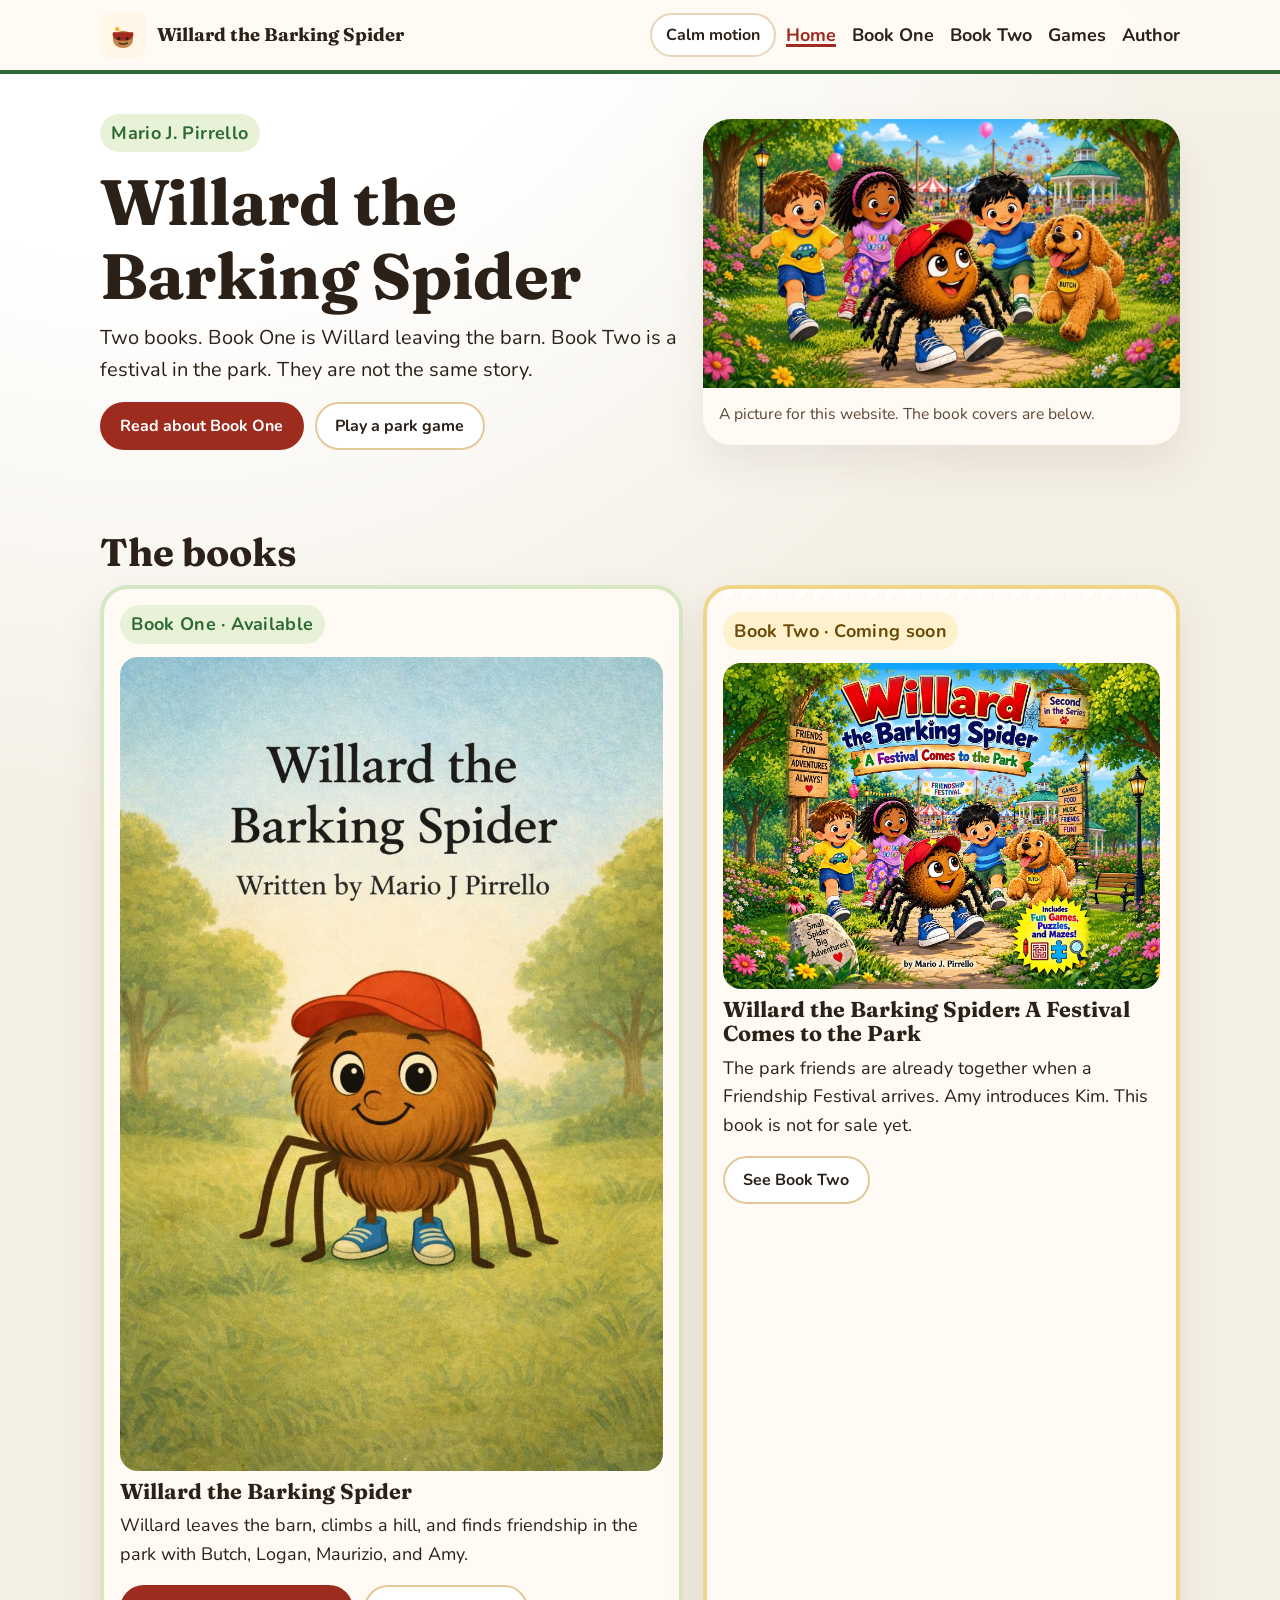
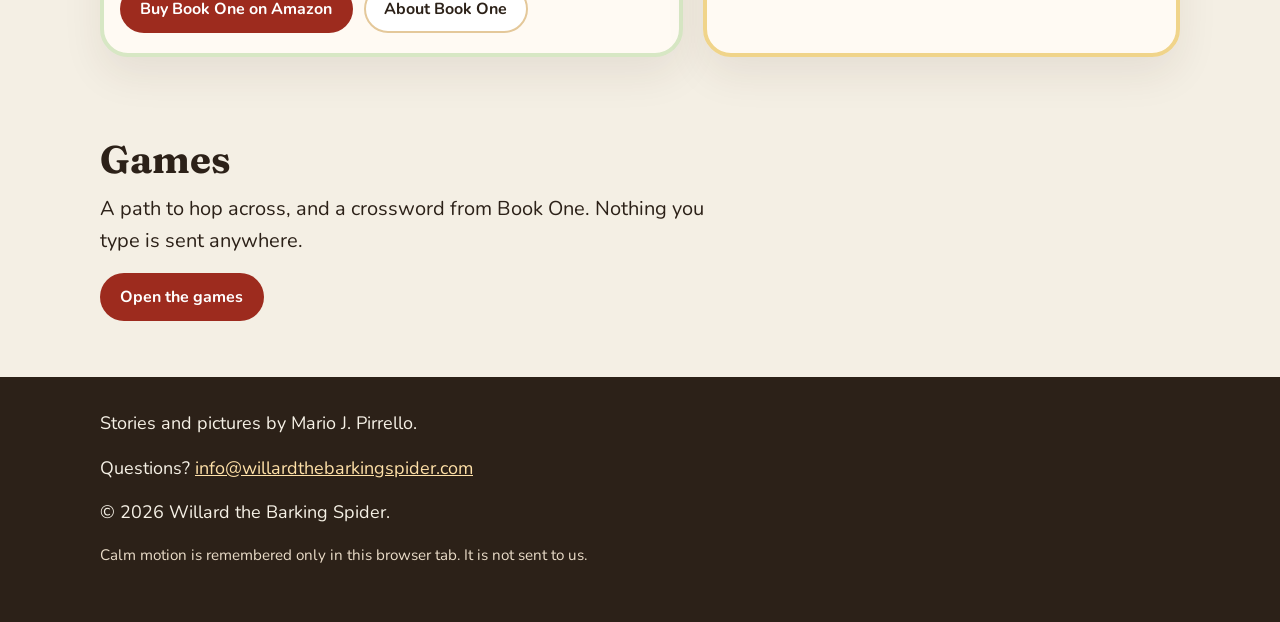
==== commit 04d680db: "Rebuild the site around two books and two games. Keep Book One as a short summary, three sample page" ====
--- a/index.html
+++ b/index.html
@@ -1,679 +1,98 @@
 <!DOCTYPE html>
 <html lang="en">
 <head>
-    <meta charset="UTF-8" />
-    <meta name="viewport" content="width=device-width, initial-scale=1.0" />
-    <title>Willard the Barking Spider – Official Book Site</title>
-    <meta name="description" content="Welcome to the official site of Willard the Barking Spider, a heartwarming children's book with bonus puzzles and coloring pages." />
-    <link rel="preconnect" href="https://fonts.googleapis.com" />
-    <link rel="preconnect" href="https://fonts.gstatic.com" crossorigin />
-    <link href="https://fonts.googleapis.com/css2?family=Poppins:wght@400;500;600;700&display=swap" rel="stylesheet" />
-    <style>
-        * { box-sizing: border-box; margin: 0; padding: 0; }
-        :root {
-            --bg: #f8f6f1;
-            --text: #333;
-            --muted: #6b6b6b;
-            --primary: #ff6f61;
-            --primary-dark: #e65750;
-            --secondary: #fff2dd;
-            --card: #ffffff;
-            --accent: #f3ead7;
-            --shadow: 0 10px 24px rgba(0,0,0,0.08);
-            --radius: 18px;
-            --max: 1200px;
-        }
-        body {
-            font-family: 'Poppins', sans-serif;
-            line-height: 1.6;
-            color: var(--text);
-            background: var(--bg);
-        }
-        a { color: #0077cc; text-decoration: none; }
-        img { max-width: 100%; height: auto; display: block; }
-        header {
-            background: rgba(255,255,255,0.92);
-            position: sticky;
-            top: 0;
-            z-index: 1000;
-            backdrop-filter: blur(8px);
-            box-shadow: 0 2px 10px rgba(0,0,0,0.08);
-        }
-        .nav-container {
-            max-width: var(--max);
-            margin: 0 auto;
-            padding: 1rem 1.25rem;
-            display: flex;
-            justify-content: space-between;
-            align-items: center;
-            gap: 1rem;
-        }
-        .logo {
-            font-weight: 700;
-            font-size: 1.05rem;
-            color: #55351e;
-        }
-        nav ul {
-            list-style: none;
-            display: flex;
-            flex-wrap: wrap;
-            gap: 1.25rem;
-        }
-        nav a {
-            font-weight: 600;
-            color: var(--text);
-            font-size: 0.95rem;
-        }
-        nav a:hover { color: #0077cc; }
-        section { padding: 4.5rem 1.25rem; }
-        .container { max-width: var(--max); margin: 0 auto; }
-        .section-title {
-            text-align: center;
-            margin-bottom: 1rem;
-            font-size: clamp(1.9rem, 2.4vw, 2.5rem);
-            color: #442b17;
-        }
-        .section-intro {
-            text-align: center;
-            max-width: 760px;
-            margin: 0 auto 2.5rem;
-            color: var(--muted);
-            font-size: 1.04rem;
-        }
-        .btn-primary, .btn-secondary {
-            display: inline-block;
-            padding: 0.85rem 1.5rem;
-            border-radius: 999px;
-            font-weight: 600;
-            transition: transform 0.2s ease, background-color 0.2s ease, color 0.2s ease;
-        }
-        .btn-primary {
-            background: var(--primary);
-            color: #fff;
-        }
-        .btn-primary:hover {
-            background: var(--primary-dark);
-            transform: translateY(-1px);
-        }
-        .btn-secondary {
-            background: #fff;
-            color: #6c4d26;
-            border: 2px solid #ecd9b7;
-        }
-        .btn-secondary:hover {
-            background: #fff8eb;
-            transform: translateY(-1px);
-        }
-        #hero {
-            min-height: 76vh;
-            display: grid;
-            place-items: center;
-            color: #fff;
-            position: relative;
-            background: linear-gradient(rgba(34,25,17,0.38), rgba(34,25,17,0.48)), url('book-cover.png') center/cover no-repeat;
-        }
-        .hero-content {
-            position: relative;
-            text-align: center;
-            max-width: 850px;
-            padding: 2rem 1rem;
-        }
-        .hero-kicker {
-            display: inline-block;
-            padding: 0.4rem 0.8rem;
-            border-radius: 999px;
-            background: rgba(255,255,255,0.15);
-            backdrop-filter: blur(6px);
-            margin-bottom: 1rem;
-            font-size: 0.92rem;
-            font-weight: 600;
-        }
-        .hero-content h1 {
-            font-size: clamp(2.3rem, 5vw, 4rem);
-            line-height: 1.08;
-            margin-bottom: 1rem;
-        }
-        .hero-content p {
-            font-size: clamp(1rem, 2vw, 1.25rem);
-            max-width: 720px;
-            margin: 0 auto 1.8rem;
-        }
-        .hero-actions {
-            display: flex;
-            justify-content: center;
-            gap: 0.9rem;
-            flex-wrap: wrap;
-        }
-        .feature-strip {
-            margin-top: -2rem;
-            position: relative;
-            z-index: 2;
-        }
-        .feature-grid {
-            max-width: 1040px;
-            margin: 0 auto;
-            display: grid;
-            grid-template-columns: repeat(4, 1fr);
-            gap: 1rem;
-        }
-        .feature-item {
-            background: #fff;
-            border-radius: var(--radius);
-            box-shadow: var(--shadow);
-            padding: 1.1rem;
-            text-align: center;
-        }
-        .feature-item strong {
-            display: block;
-            color: #5f3c1c;
-            margin-bottom: 0.25rem;
-        }
-        #summary p {
-            max-width: 820px;
-            margin: 0 auto 1.2rem;
-            font-size: 1.05rem;
-            text-align: center;
-        }
-        #gallery .slider-wrap {
-            position: relative;
-            max-width: 900px;
-            margin: 0 auto;
-        }
-        .slider {
-            overflow: hidden;
-            border-radius: 24px;
-            box-shadow: var(--shadow);
-            background: #fff;
-            min-height: 420px;
-        }
-        .slides {
-            display: flex;
-            transition: transform 0.45s ease-in-out;
-            height: 100%;
-        }
-        .slide {
-            min-width: 100%;
-            padding: 1rem;
-            display: grid;
-            place-items: center;
-            background: #fff;
-        }
-        .slide img {
-            width: 100%;
-            max-height: 520px;
-            object-fit: contain;
-            border-radius: 16px;
-            background: #fff;
-        }
-        .slider-button {
-            position: absolute;
-            top: 50%;
-            transform: translateY(-50%);
-            background: rgba(255,255,255,0.92);
-            border: none;
-            width: 48px;
-            height: 48px;
-            cursor: pointer;
-            border-radius: 50%;
-            font-size: 1.2rem;
-            z-index: 3;
-            box-shadow: 0 6px 20px rgba(0,0,0,0.12);
-        }
-        .slider-prev { left: -18px; }
-        .slider-next { right: -18px; }
-        .gallery-note {
-            text-align: center;
-            margin-top: 1rem;
-            color: var(--muted);
-            font-size: 0.95rem;
-        }
-        #activities {
-            background: linear-gradient(180deg, #fff7ea, #fdf4e4);
-        }
-        .activity-grid {
-            display: grid;
-            grid-template-columns: repeat(2, 1fr);
-            gap: 1.5rem;
-            align-items: stretch;
-        }
-        .activity-card {
-            background: var(--card);
-            border-radius: 24px;
-            box-shadow: var(--shadow);
-            overflow: hidden;
-            display: flex;
-            flex-direction: column;
-        }
-        .activity-image {
-            background: #f2ead9;
-            padding: 1rem;
-        }
-        .activity-image img {
-            width: 100%;
-            border-radius: 16px;
-            max-height: 500px;
-            object-fit: contain;
-            margin: 0 auto;
-        }
-        .activity-content {
-            padding: 1.35rem 1.35rem 1.5rem;
-        }
-        .activity-tag {
-            display: inline-block;
-            font-size: 0.78rem;
-            font-weight: 700;
-            letter-spacing: 0.03em;
-            text-transform: uppercase;
-            color: #9b5a11;
-            background: #fff1d6;
-            padding: 0.35rem 0.65rem;
-            border-radius: 999px;
-            margin-bottom: 0.8rem;
-        }
-        .activity-content h3 {
-            font-size: 1.35rem;
-            margin-bottom: 0.6rem;
-            color: #4c2e13;
-        }
-        .activity-content p {
-            color: var(--muted);
-            margin-bottom: 1rem;
-        }
-        .activity-list {
-            list-style: none;
-            display: grid;
-            gap: 0.5rem;
-            color: #4e4e4e;
-        }
-        .activity-list li::before {
-            content: '•';
-            color: var(--primary);
-            font-weight: 700;
-            display: inline-block;
-            width: 1rem;
-        }
-        #characters .cards {
-            display: grid;
-            grid-template-columns: repeat(4, 1fr);
-            gap: 1.5rem;
-        }
-        .card {
-            perspective: 1000px;
-            min-height: 340px;
-            cursor: pointer;
-        }
-        .card-inner {
-            position: relative;
-            width: 100%;
-            height: 100%;
-            min-height: 340px;
-            transition: transform 0.6s;
-            transform-style: preserve-3d;
-        }
-        .card.flipped .card-inner { transform: rotateY(180deg); }
-        .card-face {
-            position: absolute;
-            inset: 0;
-            backface-visibility: hidden;
-            border-radius: 20px;
-            box-shadow: var(--shadow);
-            background: #fff;
-            overflow: hidden;
-        }
-        .card-front {
-            display: flex;
-            flex-direction: column;
-            align-items: center;
-            justify-content: center;
-            padding: 1rem;
-            text-align: center;
-        }
-        .card-front img {
-            width: 100%;
-            max-width: 180px;
-            max-height: 170px;
-            object-fit: contain;
-            margin-bottom: 1rem;
-            border-radius: 14px;
-            background: #faf7f0;
-        }
-        .card-front h3 { margin-bottom: 0.4rem; }
-        .card-front p, .card-back p { color: var(--muted); }
-        .card-back {
-            transform: rotateY(180deg);
-            background: #ffefd7;
-            padding: 1.3rem;
-            display: flex;
-            align-items: center;
-            justify-content: center;
-            text-align: center;
-        }
-        #quiz {
-            background: #fff;
-            border-radius: 24px;
-            padding: 2rem;
-            max-width: 700px;
-            margin: 0 auto;
-            box-shadow: var(--shadow);
-        }
-        #quiz h3 { margin-bottom: 1rem; font-size: 1.45rem; }
-        .question { margin-bottom: 1.4rem; }
-        .question p { margin-bottom: 0.55rem; font-weight: 600; }
-        .question label { display: block; margin-bottom: 0.45rem; cursor: pointer; }
-        .question input { margin-right: 0.45rem; }
-        .quiz-result { margin-top: 1rem; font-weight: 700; }
-        #purchase {
-            text-align: center;
-        }
-        .purchase-box {
-            max-width: 820px;
-            margin: 0 auto;
-            background: linear-gradient(180deg, #fff7e6, #fff);
-            border-radius: 28px;
-            padding: 3rem 1.5rem;
-            box-shadow: var(--shadow);
-        }
-        .purchase-box p {
-            font-size: 1.08rem;
-            margin: 0 auto 1.4rem;
-            max-width: 650px;
-        }
-        .purchase-actions {
-            display: flex;
-            justify-content: center;
-            gap: 0.9rem;
-            flex-wrap: wrap;
-        }
-        footer {
-            background: #33261c;
-            color: #fff;
-            text-align: center;
-            padding: 2rem 1rem;
-        }
-        footer a { color: #ffd39d; }
-        @media (max-width: 1024px) {
-            .feature-grid, #characters .cards { grid-template-columns: repeat(2, 1fr); }
-        }
-        @media (max-width: 768px) {
-            .nav-container { flex-direction: column; }
-            nav ul { justify-content: center; }
-            .feature-grid, .activity-grid, #characters .cards { grid-template-columns: 1fr; }
-            .slider { min-height: 300px; }
-            .slider-prev { left: 10px; }
-            .slider-next { right: 10px; }
-            .hero-content h1 { font-size: 2.3rem; }
-            section { padding: 4rem 1rem; }
-        }
-    </style>
+  <meta charset="utf-8">
+  <meta name="viewport" content="width=device-width, initial-scale=1">
+  <title>Willard the Barking Spider</title>
+  <meta name="description" content="Official site for Willard the Barking Spider by Mario J. Pirrello. Read about Book One, meet Book Two coming soon, and play two park games.">
+  <link rel="icon" href="favicon.svg" type="image/svg+xml">
+  <link rel="stylesheet" href="css/site.css">
+  <link rel="preload" as="image" href="assets/site/hero.webp">
 </head>
 <body>
-    <header>
-        <div class="nav-container">
-            <div class="logo">Willard the Barking Spider</div>
-            <nav>
-                <ul>
-                    <li><a href="#summary">Story</a></li>
-                    <li><a href="#gallery">Preview</a></li>
-                    <li><a href="#activities">Activities</a></li>
-                    <li><a href="#characters">Characters</a></li>
-                    <li><a href="#quiz-section">Quiz</a></li>
-                    <li><a href="#purchase">Buy</a></li>
-                </ul>
-            </nav>
+  <a class="skip-link" href="#main">Skip to content</a>
+  <header class="site-header">
+    <div class="header-inner">
+      <a class="brand" href="index.html">
+        <svg viewBox="0 0 64 64" aria-hidden="true"><rect width="64" height="64" rx="16" fill="#fff6e8"/><ellipse cx="32" cy="38" rx="14" ry="12" fill="#c4844a"/><path d="M18 28h28c2 7-3 12-14 12S16 35 18 28z" fill="#9d2b1e"/><circle cx="24" cy="24" r="3" fill="#f0b429"/><circle cx="26" cy="37" r="2.2" fill="#2c2118"/><circle cx="38" cy="37" r="2.2" fill="#2c2118"/><path d="M27 43c3 2.4 8 2.4 11 0" fill="none" stroke="#2c2118" stroke-width="1.7" stroke-linecap="round"/></svg>
+        <span>Willard the Barking Spider</span>
+      </a>
+      <div class="header-tools">
+        <input class="nav-check" id="nav-check" type="checkbox">
+        <label class="nav-toggle" for="nav-check">Menu</label>
+        <button class="calm-toggle" type="button" data-calm aria-pressed="false">Calm motion</button>
+        <nav class="site-nav" id="site-nav" aria-label="Primary">
+          <ul>
+            <li><a href="index.html" aria-current="page">Home</a></li>
+            <li><a href="book-one.html">Book One</a></li>
+            <li><a href="book-two.html">Book Two</a></li>
+            <li><a href="games.html">Games</a></li>
+            <li><a href="author.html">Author</a></li>
+          </ul>
+        </nav>
+      </div>
+    </div>
+  </header>
+  <main id="main">
+    <section class="hero">
+      <div class="wrap hero-grid">
+        <div>
+          <p class="kicker">Mario J. Pirrello</p>
+          <h1>Willard the Barking Spider</h1>
+          <p class="lede">Two books. Book One is Willard leaving the barn. Book Two is a festival in the park. They are not the same story.</p>
+          <div class="actions">
+            <a class="btn btn-primary" href="book-one.html">Read about Book One</a>
+            <a class="btn btn-secondary" href="games.html">Play a park game</a>
+          </div>
         </div>
-    </header>
-
-    <section id="hero">
-        <div class="hero-content">
-            <div class="hero-kicker">Storybook + activities for young readers</div>
-            <h1>Discover Willard’s Big Adventure</h1>
-            <p>Join a brave little spider as he steps outside the barn, finds friendship in the park, and now brings even more fun with bonus puzzles and coloring pages for kids.</p>
-            <div class="hero-actions">
-                <a class="btn-primary" href="https://www.amazon.com/dp/B0GWR9JBZ9" target="_blank" rel="noopener noreferrer">Buy on Amazon</a>
-                <a class="btn-secondary" href="#activities">See Bonus Activities</a>
+        <figure class="hero-figure">
+          <img src="assets/site/hero.webp" width="1280" height="720" alt="Website illustration, not a book cover: Willard in a red cap and blue sneakers runs a park path with three children and a dog named Butch. A festival is far in the background." fetchpriority="high">
+          <figcaption>A picture for this website. The book covers are below.</figcaption>
+        </figure>
+      </div>
+    </section>
+    <section class="section">
+      <div class="wrap">
+        <h2>The books</h2>
+        <div class="book-pair">
+          <article class="card card-one">
+            <p class="badge">Book One · Available</p>
+            <img src="assets/book-one/cover.jpg" width="900" height="1350" alt="Cover of Willard the Barking Spider. A fuzzy brown spider in a red cap and blue sneakers stands in the grass. The cover says written by Mario J Pirrello.">
+            <h3>Willard the Barking Spider</h3>
+            <p>Willard leaves the barn, climbs a hill, and finds friendship in the park with Butch, Logan, Maurizio, and Amy.</p>
+            <div class="actions">
+              <a class="btn btn-primary" href="https://www.amazon.com/dp/B0GWR9JBZ9" target="_blank" rel="noopener noreferrer">Buy Book One on Amazon</a>
+              <a class="btn btn-secondary" href="book-one.html">About Book One</a>
             </div>
+          </article>
+          <article class="card card-two">
+            <p class="badge badge-soon">Book Two · Coming soon</p>
+            <img src="assets/book-two/cover.webp" width="1600" height="1193" alt="Cover of Willard the Barking Spider: A Festival Comes to the Park, by Mario J. Pirrello. Willard runs with friends toward a Friendship Festival. A wooden sign says Second in the Series.">
+            <h3>Willard the Barking Spider: A Festival Comes to the Park</h3>
+            <p>The park friends are already together when a Friendship Festival arrives. Amy introduces Kim. This book is not for sale yet.</p>
+            <div class="actions">
+              <a class="btn btn-secondary" href="book-two.html">See Book Two</a>
+            </div>
+          </article>
         </div>
+      </div>
     </section>
-
-    <div class="feature-strip">
-        <div class="feature-grid">
-            <div class="feature-item"><strong>Heartwarming Story</strong><span>Encourages courage, kindness, and friendship</span></div>
-            <div class="feature-item"><strong>Bonus Puzzle Pages</strong><span>Interactive fun for kids after story time</span></div>
-            <div class="feature-item"><strong>Coloring Pages</strong><span>Screen-free creative play with Willard</span></div>
-            <div class="feature-item"><strong>Perfect Gift</strong><span>Great for families, classrooms, and young readers</span></div>
-        </div>
+    <section class="section">
+      <div class="wrap">
+        <h2>Games</h2>
+        <p class="lede">A path to hop across, and a crossword from Book One. Nothing you type is sent anywhere.</p>
+        <p><a class="btn btn-primary" href="games.html">Open the games</a></p>
+      </div>
+    </section>
+  </main>
+  <footer class="site-footer">
+    <div class="wrap">
+      <p>Stories and pictures by Mario J. Pirrello.</p>
+      <p>Questions? <a href="mailto:info@willardthebarkingspider.com">info@willardthebarkingspider.com</a></p>
+      <p>© <span id="year">2026</span> Willard the Barking Spider.</p>
+      <p class="fine">Calm motion is remembered only in this browser tab. It is not sent to us.</p>
     </div>
-
-    <section id="summary">
-        <h2 class="section-title">About the Book</h2>
-        <div class="container">
-            <p><em>Willard the Barking Spider</em> is a charming children’s story about courage, curiosity, and friendship. Willard has lived his whole life in a barn, spinning webs and watching the world from afar. One day, he gathers his courage, climbs to the top of a hill, and discovers a vibrant park full of playful dogs and laughing children.</p>
-            <p>Determined to make friends, Willard watches a gentle dog named Butch and three children, Logan, Maurizio, and Amy. Hoping to fit in, he finds a baseball cap, a pair of sneakers, and a shiny bottle cap left behind by the kids. Using the bottle cap like a mirror, he practices barking until, to his delight, a real bark comes out.</p>
-            <p>With newfound confidence, Willard approaches the children and Butch. They smile at his bravery, welcome him into their games, and show readers that being different is something to celebrate. Along with the story, readers can now enjoy extra activity pages, including puzzles and coloring pages that extend the fun beyond the final page.</p>
-        </div>
-    </section>
-
-    <section id="gallery">
-        <div class="container">
-            <h2 class="section-title">Peek Inside the Pages</h2>
-            <p class="section-intro">Browse story illustrations, featured activity pages, and bonus content from the world of Willard.</p>
-            <div class="slider-wrap">
-                <div class="slider" id="slider">
-                    <div class="slides" id="slides">
-                        <div class="slide"><img src="book-cover.png" alt="Willard the Barking Spider book cover" /></div>
-                        <div class="slide"><img src="page8.png" alt="Willard views the park scene" /></div>
-                        <div class="slide"><img src="page1.png" alt="Willard plays fetch with Butch" /></div>
-                        <div class="slide"><img src="page2.png" alt="Willard meets the children" /></div>
-                        <div class="slide"><img src="page3.png" alt="Children and Willard talk" /></div>
-                        <div class="slide"><img src="page4.png" alt="Willard finds a cap and sneakers" /></div>
-                        <div class="slide"><img src="page5.png" alt="Willard practices barking" /></div>
-                        <div class="slide"><img src="page6.png" alt="Willard's first bark" /></div>
-                        <div class="slide"><img src="page7.png" alt="Everyone plays together" /></div>
-                        <div class="slide"><img src="Puzzel 2 conv 0.png" alt="Willard puzzle activity page" /></div>
-                        <div class="slide"><img src="color ad.png" alt="Willard coloring page" /></div>
-                    </div>
-                </div>
-                <button class="slider-button slider-prev" aria-label="Previous" id="prevBtn">&#8592;</button>
-                <button class="slider-button slider-next" aria-label="Next" id="nextBtn">&#8594;</button>
-            </div>
-            <p class="gallery-note">Includes story art plus new activity-based content such as puzzle and coloring pages.</p>
-        </div>
-    </section>
-
-    <section id="activities">
-        <div class="container">
-            <h2 class="section-title">Bonus Activities for Extra Fun</h2>
-            <p class="section-intro">The adventure does not stop at the story. Kids can keep playing with Willard through puzzle challenges and printable-style coloring fun.</p>
-            <div class="activity-grid">
-                <article class="activity-card">
-                    <div class="activity-image">
-                        <img src="Puzzel 2 conv 0.png" alt="Puzzle page with Willard finding the ball" />
-                    </div>
-                    <div class="activity-content">
-                        <span class="activity-tag">Puzzle Page</span>
-                        <h3>Help Willard Find the Ball</h3>
-                        <p>This maze-style activity gives young readers a fun challenge after story time and keeps them engaged with Willard’s world.</p>
-                        <ul class="activity-list">
-                            <li>Encourages focus and problem-solving</li>
-                            <li>Great for independent play or parent-child time</li>
-                            <li>A fun way to extend the book experience</li>
-                        </ul>
-                    </div>
-                </article>
-                <article class="activity-card">
-                    <div class="activity-image">
-                        <img src="color ad.png" alt="Coloring page with Willard, cap, shoes, and bottle cap" />
-                    </div>
-                    <div class="activity-content">
-                        <span class="activity-tag">Coloring Page</span>
-                        <h3>Creative Coloring with Willard</h3>
-                        <p>Kids can color Willard and the items he discovers in the story, making the adventure more personal, interactive, and memorable.</p>
-                        <ul class="activity-list">
-                            <li>Promotes creativity and imagination</li>
-                            <li>Perfect for classrooms, gifts, and family activities</li>
-                            <li>A simple screen-free activity children enjoy</li>
-                        </ul>
-                    </div>
-                </article>
-            </div>
-        </div>
-    </section>
-
-    <section id="characters">
-        <div class="container">
-            <h2 class="section-title">Meet the Characters</h2>
-            <p class="section-intro">Click each card to learn a little more about the friends inside Willard’s story.</p>
-            <div class="cards">
-                <div class="card" onclick="flipCard(this)">
-                    <div class="card-inner">
-                        <div class="card-face card-front">
-                            <img src="book-cover.png" alt="Willard the Barking Spider" />
-                            <h3>Willard</h3>
-                            <p>The adventurous spider with a big heart.</p>
-                        </div>
-                        <div class="card-face card-back">
-                            <p>Curious about the world, Willard leaves his barn to explore the park. He learns to bark so he can connect with new friends and discovers that being himself is what makes him special.</p>
-                        </div>
-                    </div>
-                </div>
-                <div class="card" onclick="flipCard(this)">
-                    <div class="card-inner">
-                        <div class="card-face card-front">
-                            <img src="page1.png" alt="Butch the dog" />
-                            <h3>Butch</h3>
-                            <p>A gentle dog who loves to fetch and play.</p>
-                        </div>
-                        <div class="card-face card-back">
-                            <p>Butch is the playful dog Willard meets in the park. He helps show that friendship can begin with simple kindness and shared fun.</p>
-                        </div>
-                    </div>
-                </div>
-                <div class="card" onclick="flipCard(this)">
-                    <div class="card-inner">
-                        <div class="card-face card-front">
-                            <img src="page3.png" alt="Logan, Maurizio and Amy" />
-                            <h3>Logan, Maurizio &amp; Amy</h3>
-                            <p>Three children who welcome Willard in.</p>
-                        </div>
-                        <div class="card-face card-back">
-                            <p>These kind children welcome Willard into their games and remind young readers that good friends make room for everyone.</p>
-                        </div>
-                    </div>
-                </div>
-                <div class="card" onclick="flipCard(this)">
-                    <div class="card-inner">
-                        <div class="card-face card-front">
-                            <img src="color ad.png" alt="Reader activity page" />
-                            <h3>You!</h3>
-                            <p>Readers get to join the fun too.</p>
-                        </div>
-                        <div class="card-face card-back">
-                            <p>With puzzles and coloring pages, readers become part of Willard’s adventure and can keep the story going long after reading time is over.</p>
-                        </div>
-                    </div>
-                </div>
-            </div>
-        </div>
-    </section>
-
-    <section id="quiz-section">
-        <div class="container">
-            <h2 class="section-title">Test Your Knowledge</h2>
-            <div id="quiz">
-                <h3>How well do you know Willard’s story?</h3>
-                <form id="quizForm" onsubmit="return evaluateQuiz()">
-                    <div class="question">
-                        <p>1. What items does Willard find in the park?</p>
-                        <label><input type="radio" name="q1" value="correct" />A baseball cap, sneakers, and a bottle cap</label>
-                        <label><input type="radio" name="q1" value="wrong" />A skateboard, sunglasses, and a coin</label>
-                        <label><input type="radio" name="q1" value="wrong" />A backpack, hat, and a book</label>
-                    </div>
-                    <div class="question">
-                        <p>2. How does Willard learn to communicate with his new friends?</p>
-                        <label><input type="radio" name="q2" value="wrong" />He learns to whistle</label>
-                        <label><input type="radio" name="q2" value="correct" />He practices barking until a real bark comes out</label>
-                        <label><input type="radio" name="q2" value="wrong" />He writes notes in his web</label>
-                    </div>
-                    <div class="question">
-                        <p>3. What extra fun is now featured with the book?</p>
-                        <label><input type="radio" name="q3" value="wrong" />Recipes and science experiments</label>
-                        <label><input type="radio" name="q3" value="correct" />Puzzles and coloring pages</label>
-                        <label><input type="radio" name="q3" value="wrong" />Trading cards and stickers</label>
-                    </div>
-                    <button type="submit" class="btn-primary">Check Answers</button>
-                    <p class="quiz-result" id="quizResult"></p>
-                </form>
-            </div>
-        </div>
-    </section>
-
-    <section id="purchase">
-        <div class="container">
-            <div class="purchase-box">
-                <h2 class="section-title">Bring Willard Home</h2>
-                <p>Ready to share Willard’s story with your family or classroom? Order the book today and enjoy a story experience that now includes additional puzzles and coloring pages for even more kid-friendly fun.</p>
-                <div class="purchase-actions">
-                    <a class="btn-primary" href="https://www.amazon.com/dp/B0GWR9JBZ9" target="_blank" rel="noopener noreferrer">Buy on Amazon</a>
-                    <a class="btn-secondary" href="#gallery">Preview the Pages</a>
-                </div>
-            </div>
-        </div>
-    </section>
-
-    <footer>
-        <p>&copy; <span id="year"></span> Willard the Barking Spider. All rights reserved.</p>
-        <p>Website created with ❤️ for young readers, families, and classrooms. Questions? <a href="mailto:info@willardthebarkingspider.com">Contact us</a>.</p>
-    </footer>
-
-    <script>
-        document.getElementById('year').textContent = new Date().getFullYear();
-
-        const slides = document.getElementById('slides');
-        const slideCount = slides.children.length;
-        let index = 0;
-        let sliderInterval;
-
-        function updateSlider() {
-            slides.style.transform = `translateX(-${index * 100}%)`;
-        }
-
-        function nextSlide() {
-            index = (index + 1) % slideCount;
-            updateSlider();
-        }
-
-        function prevSlide() {
-            index = (index - 1 + slideCount) % slideCount;
-            updateSlider();
-        }
-
-        document.getElementById('prevBtn').addEventListener('click', prevSlide);
-        document.getElementById('nextBtn').addEventListener('click', nextSlide);
-
-        function startSlider() {
-            sliderInterval = setInterval(nextSlide, 4500);
-        }
-        function stopSlider() {
-            clearInterval(sliderInterval);
-        }
-        document.getElementById('slider').addEventListener('mouseenter', stopSlider);
-        document.getElementById('slider').addEventListener('mouseleave', startSlider);
-        startSlider();
-
-        function flipCard(card) {
-            card.classList.toggle('flipped');
-        }
-
-        function evaluateQuiz() {
-            const form = document.getElementById('quizForm');
-            const result = document.getElementById('quizResult');
-            let score = 0;
-            if (form.q1.value === 'correct') score++;
-            if (form.q2.value === 'correct') score++;
-            if (form.q3.value === 'correct') score++;
-            result.textContent = `You got ${score} out of 3 correct!`;
-            return false;
-        }
-    </script>
+  </footer>
+  <script type="module" src="js/site.js"></script>
 </body>
 </html>
--- a/css/site.css
+++ b/css/site.css
@@ -0,0 +1,412 @@
+@font-face {
+  font-family: "Nunito";
+  src: url("../assets/fonts/nunito-400.woff2") format("woff2");
+  font-weight: 400;
+  font-style: normal;
+  font-display: swap;
+}
+@font-face {
+  font-family: "Nunito";
+  src: url("../assets/fonts/nunito-600.woff2") format("woff2");
+  font-weight: 600;
+  font-style: normal;
+  font-display: swap;
+}
+@font-face {
+  font-family: "Nunito";
+  src: url("../assets/fonts/nunito-700.woff2") format("woff2");
+  font-weight: 700;
+  font-style: normal;
+  font-display: swap;
+}
+@font-face {
+  font-family: "Fraunces";
+  src: url("../assets/fonts/fraunces-600.woff2") format("woff2");
+  font-weight: 600;
+  font-style: normal;
+  font-display: swap;
+}
+@font-face {
+  font-family: "Fraunces";
+  src: url("../assets/fonts/fraunces-700.woff2") format("woff2");
+  font-weight: 700;
+  font-style: normal;
+  font-display: swap;
+}
+
+:root {
+  --paper: #f4efe4;
+  --paper-2: #fffaf3;
+  --ink: #2c2118;
+  --soft: #5c4636;
+  --line: #e6d5b8;
+  --grass: #2f6a34;
+  --grass-soft: #e7f2d8;
+  --cap: #9d2b1e;
+  --sky: #d7eef8;
+  --gold: #fff1cc;
+  --gold-ink: #6a4a08;
+  --link: #1d4e89;
+  --focus: #1d4e89;
+  --ok: #e5f6ea;
+  --ok-ink: #146c3a;
+  --fix: #fff1e4;
+  --fix-ink: #8a4b12;
+  --shadow: 0 18px 40px rgba(70, 44, 20, 0.08);
+  --max: 1080px;
+  --display: "Fraunces", Georgia, serif;
+  --body: "Nunito", "Segoe UI", sans-serif;
+}
+
+* { box-sizing: border-box; }
+html { scroll-behavior: smooth; }
+body {
+  margin: 0;
+  color: var(--ink);
+  background:
+    radial-gradient(circle at 12% -10%, #fff 0 18%, transparent 40%),
+    linear-gradient(#f7f3ea, var(--paper) 220px);
+  font-family: var(--body);
+  font-size: 1.125rem;
+  line-height: 1.6;
+}
+img, video { max-width: 100%; height: auto; }
+a { color: var(--link); }
+a:hover { text-decoration-thickness: 2px; }
+h1, h2, h3, .brand {
+  font-family: var(--display);
+  line-height: 1.15;
+  font-weight: 650;
+}
+h1 { font-size: clamp(2.4rem, 5vw, 4.4rem); margin: 0 0 0.6rem; }
+h2 { font-size: clamp(1.8rem, 3vw, 2.6rem); margin: 0 0 0.7rem; }
+h3 { margin: 0 0 0.4rem; font-size: 1.35rem; }
+p { margin: 0 0 1rem; }
+:focus-visible {
+  outline: 3px solid var(--focus);
+  outline-offset: 3px;
+}
+
+.skip-link {
+  position: absolute;
+  left: 1rem;
+  top: -4rem;
+  background: #fff;
+  color: var(--ink);
+  padding: 0.6rem 0.9rem;
+  border-radius: 999px;
+  z-index: 20;
+}
+.skip-link:focus { top: 0.7rem; }
+
+.site-header {
+  position: sticky;
+  top: 0;
+  z-index: 10;
+  background: rgba(255, 250, 243, 0.92);
+  border-bottom: 4px solid var(--grass);
+  backdrop-filter: blur(10px);
+}
+.header-inner, .wrap { width: min(var(--max), calc(100% - 2rem)); margin: 0 auto; }
+.header-inner {
+  display: flex;
+  align-items: center;
+  justify-content: space-between;
+  gap: 1rem;
+  padding: 0.75rem 0;
+}
+.brand {
+  display: flex;
+  align-items: center;
+  gap: 0.7rem;
+  color: var(--ink);
+  text-decoration: none;
+  font-size: 1.15rem;
+}
+.brand svg { width: 46px; height: 46px; flex: none; }
+.header-tools { display: flex; align-items: center; gap: 0.6rem; flex-wrap: wrap; justify-content: flex-end; }
+.nav-check {
+  position: absolute;
+  width: 1px;
+  height: 1px;
+  overflow: hidden;
+  clip: rect(0 0 0 0);
+}
+.nav-toggle, .calm-toggle, .btn, .key, .xw-cell, .clue-list button, .game-controls button {
+  font: 700 1rem/1 var(--body);
+}
+.nav-toggle, .calm-toggle {
+  border: 2px solid var(--line);
+  background: #fff;
+  color: var(--ink);
+  border-radius: 999px;
+  min-height: 44px;
+  padding: 0.55rem 0.9rem;
+  cursor: pointer;
+}
+.nav-toggle { display: none; }
+.site-nav ul {
+  display: flex;
+  gap: 0.3rem 1rem;
+  list-style: none;
+  margin: 0;
+  padding: 0;
+  align-items: center;
+}
+.site-nav a {
+  color: var(--ink);
+  text-decoration: none;
+  font-weight: 700;
+}
+.site-nav a[aria-current="page"] {
+  color: var(--cap);
+  box-shadow: inset 0 -3px 0 var(--cap);
+}
+
+.hero, .section { padding: 2.5rem 0; }
+.hero-grid, .split, .book-pair, .spread, .activity-grid, .char-grid {
+  display: grid;
+  gap: 1.25rem;
+}
+.hero-grid { align-items: center; }
+.kicker, .badge {
+  display: inline-block;
+  margin: 0 0 0.8rem;
+  padding: 0.3rem 0.7rem;
+  border-radius: 999px;
+  background: var(--grass-soft);
+  color: var(--grass);
+  font-weight: 800;
+  letter-spacing: 0.02em;
+}
+.badge-soon { background: var(--gold); color: var(--gold-ink); }
+.lede { font-size: 1.25rem; max-width: 38rem; }
+.actions, .game-controls, .xw-actions { display: flex; flex-wrap: wrap; gap: 0.7rem; }
+.btn {
+  display: inline-flex;
+  align-items: center;
+  justify-content: center;
+  min-height: 48px;
+  padding: 0.75rem 1.15rem;
+  border-radius: 999px;
+  text-decoration: none;
+  border: 2px solid transparent;
+  cursor: pointer;
+}
+.btn-primary { background: var(--cap); color: #fff; }
+.btn-primary:hover { background: #7e2118; }
+.btn-secondary { background: #fff; color: var(--ink); border-color: #e4c89a; }
+.btn-secondary:hover { background: #fff6e8; }
+.hero-figure, .card, .spread, .panel, .video-panel, .game-card {
+  background: var(--paper-2);
+  border-radius: 28px;
+  box-shadow: var(--shadow);
+}
+.hero-figure { margin: 0; overflow: hidden; }
+.hero-figure img { display: block; width: 100%; }
+.hero-figure figcaption, .spread figcaption, .video-panel figcaption, .note {
+  color: var(--soft);
+  padding: 0.9rem 1rem 1.1rem;
+  font-size: 0.98rem;
+}
+
+.book-pair { margin-top: 0.5rem; }
+.card { padding: 1rem 1rem 1.3rem; overflow: hidden; }
+.card img { width: 100%; border-radius: 18px; background: #fff; }
+.card-one { border: 4px solid #d7e7c4; }
+.card-two {
+  border: 4px solid #f0d48a;
+  background:
+    linear-gradient(135deg, #fff 0 8px, transparent 8px) 0 0 / 18px 12px repeat-x,
+    linear-gradient(#fffaf3, #fffaf3);
+  background-position: 0 0, 0 12px;
+}
+.card-two .badge { margin-top: 0.4rem; }
+.card p:last-child { margin-bottom: 0; }
+
+.feature-row {
+  display: grid;
+  gap: 0.8rem;
+  padding: 0 0 1rem;
+}
+.feature {
+  background: #fff;
+  border-radius: 18px;
+  padding: 1rem;
+  border: 1px solid var(--line);
+}
+.feature strong { display: block; color: var(--grass); }
+
+.prose { max-width: 42rem; }
+.spread {
+  grid-template-columns: 1fr;
+  padding: 0.8rem;
+  align-items: center;
+}
+.spread img { border-radius: 18px; width: 100%; background: #fff; }
+.spread blockquote, .caption-copy {
+  margin: 0;
+  font-size: 1.15rem;
+}
+.char-grid { }
+.char {
+  background: #fff;
+  border-radius: 20px;
+  border: 1px solid var(--line);
+  padding: 0.4rem 0.9rem 0.8rem;
+}
+.char summary { cursor: pointer; font-weight: 800; min-height: 44px; display: flex; align-items: center; }
+.char summary::-webkit-details-marker { color: var(--cap); }
+
+.buy-band, .soon-band {
+  border-radius: 28px;
+  padding: 1.5rem;
+  text-align: center;
+}
+.buy-band { background: linear-gradient(#fff7e8, #fff); border: 1px solid #f0d7aa; }
+.soon-band { background: var(--gold); color: var(--gold-ink); }
+
+.panel { padding: 1rem 1.1rem 1.2rem; }
+.rules { margin: 0; padding-left: 1.2rem; }
+.rules li { margin: 0.25rem 0; }
+
+.video-panel { padding: 0.8rem; }
+.video-panel video { display: block; width: 100%; border-radius: 18px; background: #123; }
+
+.game-banner { margin: 0 0 1rem; }
+.game-banner img { width: 100%; border-radius: 28px; display: block; }
+.game-card { padding: 1rem; margin: 1.2rem 0 2rem; }
+.game-stage { position: relative; }
+.game-stage canvas {
+  width: 100%;
+  height: auto;
+  aspect-ratio: 960 / 420;
+  display: block;
+  border-radius: 18px;
+  background: #d7eef8;
+  touch-action: manipulation;
+}
+.game-overlay {
+  position: absolute;
+  inset: auto 8% 12% 8%;
+  margin: 0;
+  text-align: center;
+  background: rgba(255, 250, 243, 0.92);
+  border-radius: 16px;
+  padding: 0.8rem;
+  font-weight: 800;
+}
+.game-card progress { width: min(100%, 280px); height: 1rem; }
+.help { color: var(--soft); }
+
+.xw-layout { display: grid; gap: 1rem; }
+.xw-scroll { overflow-x: auto; padding-bottom: 0.4rem; }
+.xw-grid { width: max-content; }
+.xw-row { display: grid; grid-template-columns: repeat(var(--cols), 2.6rem); gap: 4px; margin-bottom: 4px; }
+.xw-cell, .xw-blank {
+  width: 2.6rem;
+  height: 2.6rem;
+  border-radius: 8px;
+}
+.xw-blank { background: transparent; }
+.xw-cell {
+  position: relative;
+  border: 2px solid #e4d3b8;
+  background: #fff;
+  color: var(--ink);
+  font-family: var(--display);
+  font-size: 1.25rem;
+  cursor: pointer;
+}
+.xw-cell.is-word { background: #fff8ea; }
+.xw-cell.is-selected { border-color: var(--link); background: #e7f2fb; }
+.xw-cell.is-ok { background: var(--ok); color: var(--ok-ink); }
+.xw-cell.is-no { background: var(--fix); color: var(--fix-ink); }
+.cell-num {
+  position: absolute;
+  top: 1px;
+  left: 3px;
+  font-family: var(--body);
+  font-size: 0.62rem;
+  font-weight: 800;
+  line-height: 1;
+}
+.cell-letter { display: block; margin-top: 0.35rem; }
+.clue-list { list-style: none; margin: 0 0 1rem; padding: 0; display: grid; gap: 0.35rem; }
+.clue-list button {
+  width: 100%;
+  text-align: left;
+  background: #fff;
+  border: 1px solid var(--line);
+  border-radius: 12px;
+  padding: 0.65rem 0.75rem;
+  cursor: pointer;
+  line-height: 1.4;
+}
+.clue-list button[aria-current="true"] { border-color: var(--link); background: #e7f2fb; }
+.clue-num { font-weight: 800; }
+.clue-len { color: var(--soft); }
+.keys { display: flex; flex-wrap: wrap; gap: 0.35rem; max-width: 34rem; }
+.key {
+  min-width: 44px;
+  min-height: 44px;
+  border-radius: 10px;
+  border: 1px solid var(--line);
+  background: #fff;
+  cursor: pointer;
+}
+.word-bank {
+  background: var(--grass-soft);
+  border-radius: 16px;
+  padding: 0.8rem 1rem;
+  font-weight: 800;
+  letter-spacing: 0.03em;
+}
+
+.site-footer {
+  background: #2c2118;
+  color: #f6f1e6;
+  padding: 2rem 0 2.4rem;
+}
+.site-footer a { color: #ffe1a8; }
+.fine { color: #eadcc8; font-size: 0.95rem; }
+.author-card { max-width: 40rem; }
+
+@media (min-width: 760px) {
+  .hero-grid, .book-pair, .activity-grid { grid-template-columns: 1.1fr 0.9fr; }
+  .feature-row, .char-grid { grid-template-columns: repeat(4, 1fr); }
+  .spread { grid-template-columns: 1.05fr 0.95fr; padding: 1rem; }
+  .spread.flip { grid-template-columns: 0.95fr 1.05fr; }
+  .spread.flip .spread-copy { order: -1; }
+  .xw-layout { grid-template-columns: auto 1fr; align-items: start; }
+  .xw-row { grid-template-columns: repeat(var(--cols), 2.85rem); }
+  .xw-cell, .xw-blank { width: 2.85rem; height: 2.85rem; }
+}
+
+@media (max-width: 800px) {
+  .nav-toggle { display: inline-flex; }
+  .site-nav { display: none; width: 100%; }
+  .header-tools { width: 100%; }
+  .header-inner { flex-wrap: wrap; }
+  .nav-check:checked ~ .site-nav { display: block; }
+  .nav-check:focus-visible + .nav-toggle { outline: 3px solid var(--focus); }
+  .site-nav ul { flex-direction: column; align-items: flex-start; padding: 0.4rem 0 0.2rem; }
+}
+
+@media (prefers-reduced-motion: reduce) {
+  html { scroll-behavior: auto; }
+  *, *::before, *::after {
+    animation: none !important;
+    transition: none !important;
+  }
+}
+.reduce-motion *, .reduce-motion *::before, .reduce-motion *::after {
+  animation: none !important;
+  transition: none !important;
+}
+
+@media print {
+  .site-header, .site-footer, .actions, .game-card, .video-panel { display: none !important; }
+  body { background: #fff; }
+  .spread, .card { box-shadow: none; break-inside: avoid; }
+}
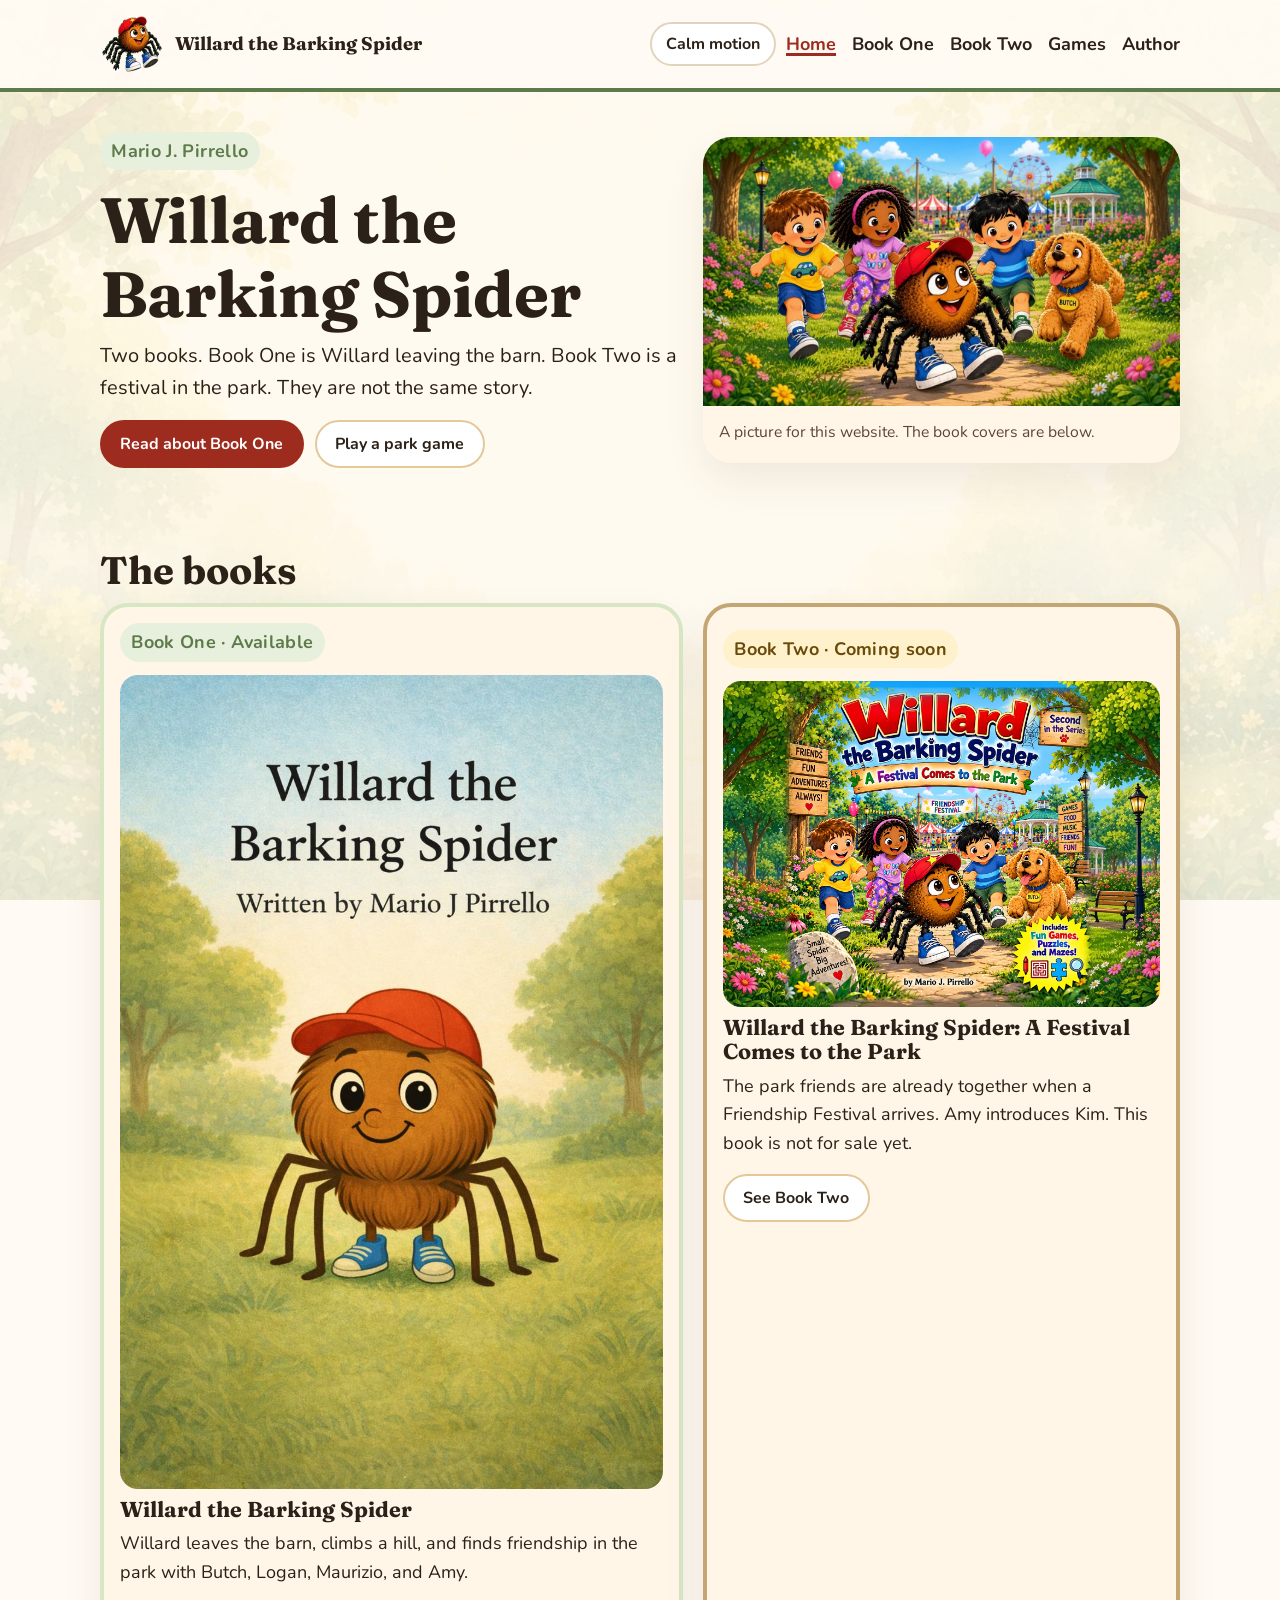
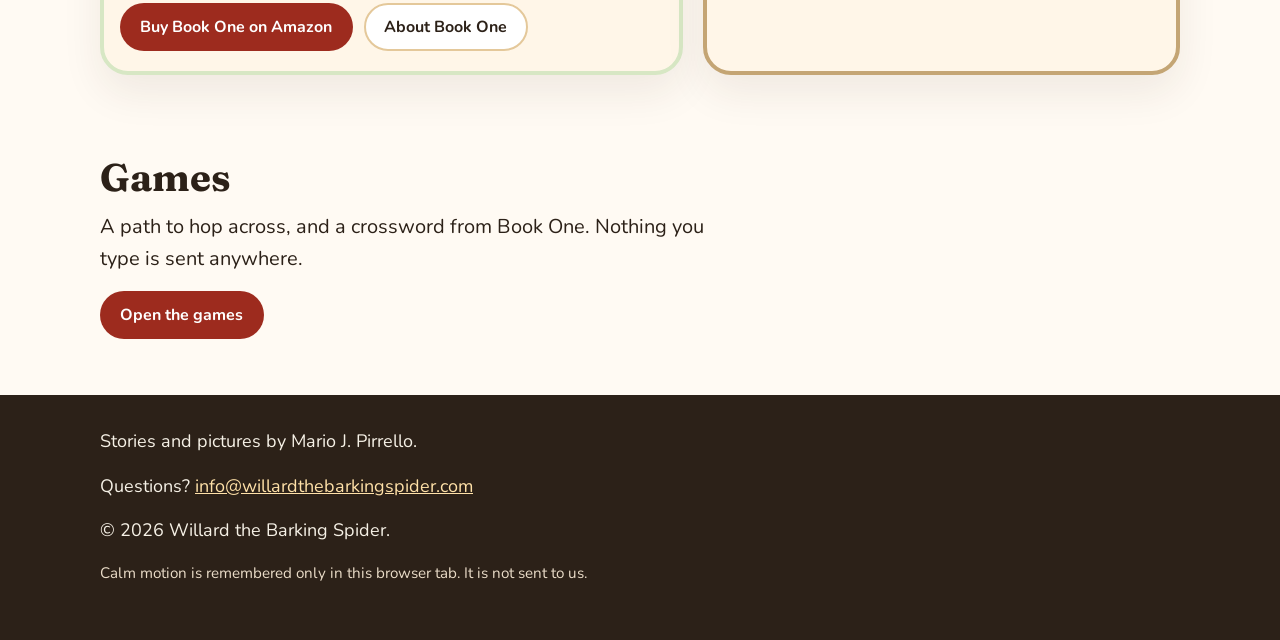
==== commit 4bf51666: "Restyle the site as a sunlit storybook park. Use the supplied Willard portrait for the header and th" ====
--- a/index.html
+++ b/index.html
@@ -5,7 +5,7 @@
   <meta name="viewport" content="width=device-width, initial-scale=1">
   <title>Willard the Barking Spider</title>
   <meta name="description" content="Official site for Willard the Barking Spider by Mario J. Pirrello. Read about Book One, meet Book Two coming soon, and play two park games.">
-  <link rel="icon" href="favicon.svg" type="image/svg+xml">
+  <link rel="icon" href="assets/theme/willard-32.png" type="image/png">
   <link rel="stylesheet" href="css/site.css">
   <link rel="preload" as="image" href="assets/site/hero.webp">
 </head>
@@ -14,7 +14,7 @@
   <header class="site-header">
     <div class="header-inner">
       <a class="brand" href="index.html">
-        <svg viewBox="0 0 64 64" aria-hidden="true"><rect width="64" height="64" rx="16" fill="#fff6e8"/><ellipse cx="32" cy="38" rx="14" ry="12" fill="#c4844a"/><path d="M18 28h28c2 7-3 12-14 12S16 35 18 28z" fill="#9d2b1e"/><circle cx="24" cy="24" r="3" fill="#f0b429"/><circle cx="26" cy="37" r="2.2" fill="#2c2118"/><circle cx="38" cy="37" r="2.2" fill="#2c2118"/><path d="M27 43c3 2.4 8 2.4 11 0" fill="none" stroke="#2c2118" stroke-width="1.7" stroke-linecap="round"/></svg>
+        <img class="brand-mark" src="assets/theme/willard-mark.webp" width="128" height="128" alt="">
         <span>Willard the Barking Spider</span>
       </a>
       <div class="header-tools">
--- a/css/site.css
+++ b/css/site.css
@@ -35,19 +35,21 @@
 }
 
 :root {
-  --paper: #f4efe4;
-  --paper-2: #fffaf3;
+  --paper: #fffaf3;
+  --paper-2: #fff6e8;
   --ink: #2c2118;
   --soft: #5c4636;
-  --line: #e6d5b8;
-  --grass: #2f6a34;
-  --grass-soft: #e7f2d8;
+  --line: #e4d3bc;
+  --grass: #5e7a4a;
+  --grass-deep: #3f5a32;
+  --grass-soft: #e7f0dc;
+  --bark: #6b4423;
   --cap: #9d2b1e;
   --sky: #d7eef8;
   --gold: #fff1cc;
   --gold-ink: #6a4a08;
-  --link: #1d4e89;
-  --focus: #1d4e89;
+  --link: #2f6fbf;
+  --focus: #1e5794;
   --ok: #e5f6ea;
   --ok-ink: #146c3a;
   --fix: #fff1e4;
@@ -63,12 +65,19 @@
 body {
   margin: 0;
   color: var(--ink);
-  background:
-    radial-gradient(circle at 12% -10%, #fff 0 18%, transparent 40%),
-    linear-gradient(#f7f3ea, var(--paper) 220px);
+  background: var(--paper);
   font-family: var(--body);
   font-size: 1.125rem;
   line-height: 1.6;
+}
+body::before {
+  content: "";
+  position: fixed;
+  inset: 0;
+  z-index: -1;
+  pointer-events: none;
+  background: url("../assets/theme/park-bg.webp") center / cover no-repeat;
+  opacity: 0.2;
 }
 img, video { max-width: 100%; height: auto; }
 a { color: var(--link); }
@@ -103,9 +112,8 @@
   position: sticky;
   top: 0;
   z-index: 10;
-  background: rgba(255, 250, 243, 0.92);
+  background: rgba(255, 250, 243, 0.96);
   border-bottom: 4px solid var(--grass);
-  backdrop-filter: blur(10px);
 }
 .header-inner, .wrap { width: min(var(--max), calc(100% - 2rem)); margin: 0 auto; }
 .header-inner {
@@ -123,7 +131,12 @@
   text-decoration: none;
   font-size: 1.15rem;
 }
-.brand svg { width: 46px; height: 46px; flex: none; }
+.brand-mark {
+  width: 64px;
+  height: 64px;
+  flex: none;
+  object-fit: contain;
+}
 .header-tools { display: flex; align-items: center; gap: 0.6rem; flex-wrap: wrap; justify-content: flex-end; }
 .nav-check {
   position: absolute;
@@ -215,11 +228,8 @@
 .card img { width: 100%; border-radius: 18px; background: #fff; }
 .card-one { border: 4px solid #d7e7c4; }
 .card-two {
-  border: 4px solid #f0d48a;
-  background:
-    linear-gradient(135deg, #fff 0 8px, transparent 8px) 0 0 / 18px 12px repeat-x,
-    linear-gradient(#fffaf3, #fffaf3);
-  background-position: 0 0, 0 12px;
+  border: 4px solid #c4a574;
+  background: var(--paper-2);
 }
 .card-two .badge { margin-top: 0.4rem; }
 .card p:last-child { margin-bottom: 0; }
@@ -283,7 +293,7 @@
   aspect-ratio: 960 / 420;
   display: block;
   border-radius: 18px;
-  background: #d7eef8;
+  background: var(--paper);
   touch-action: manipulation;
 }
 .game-overlay {
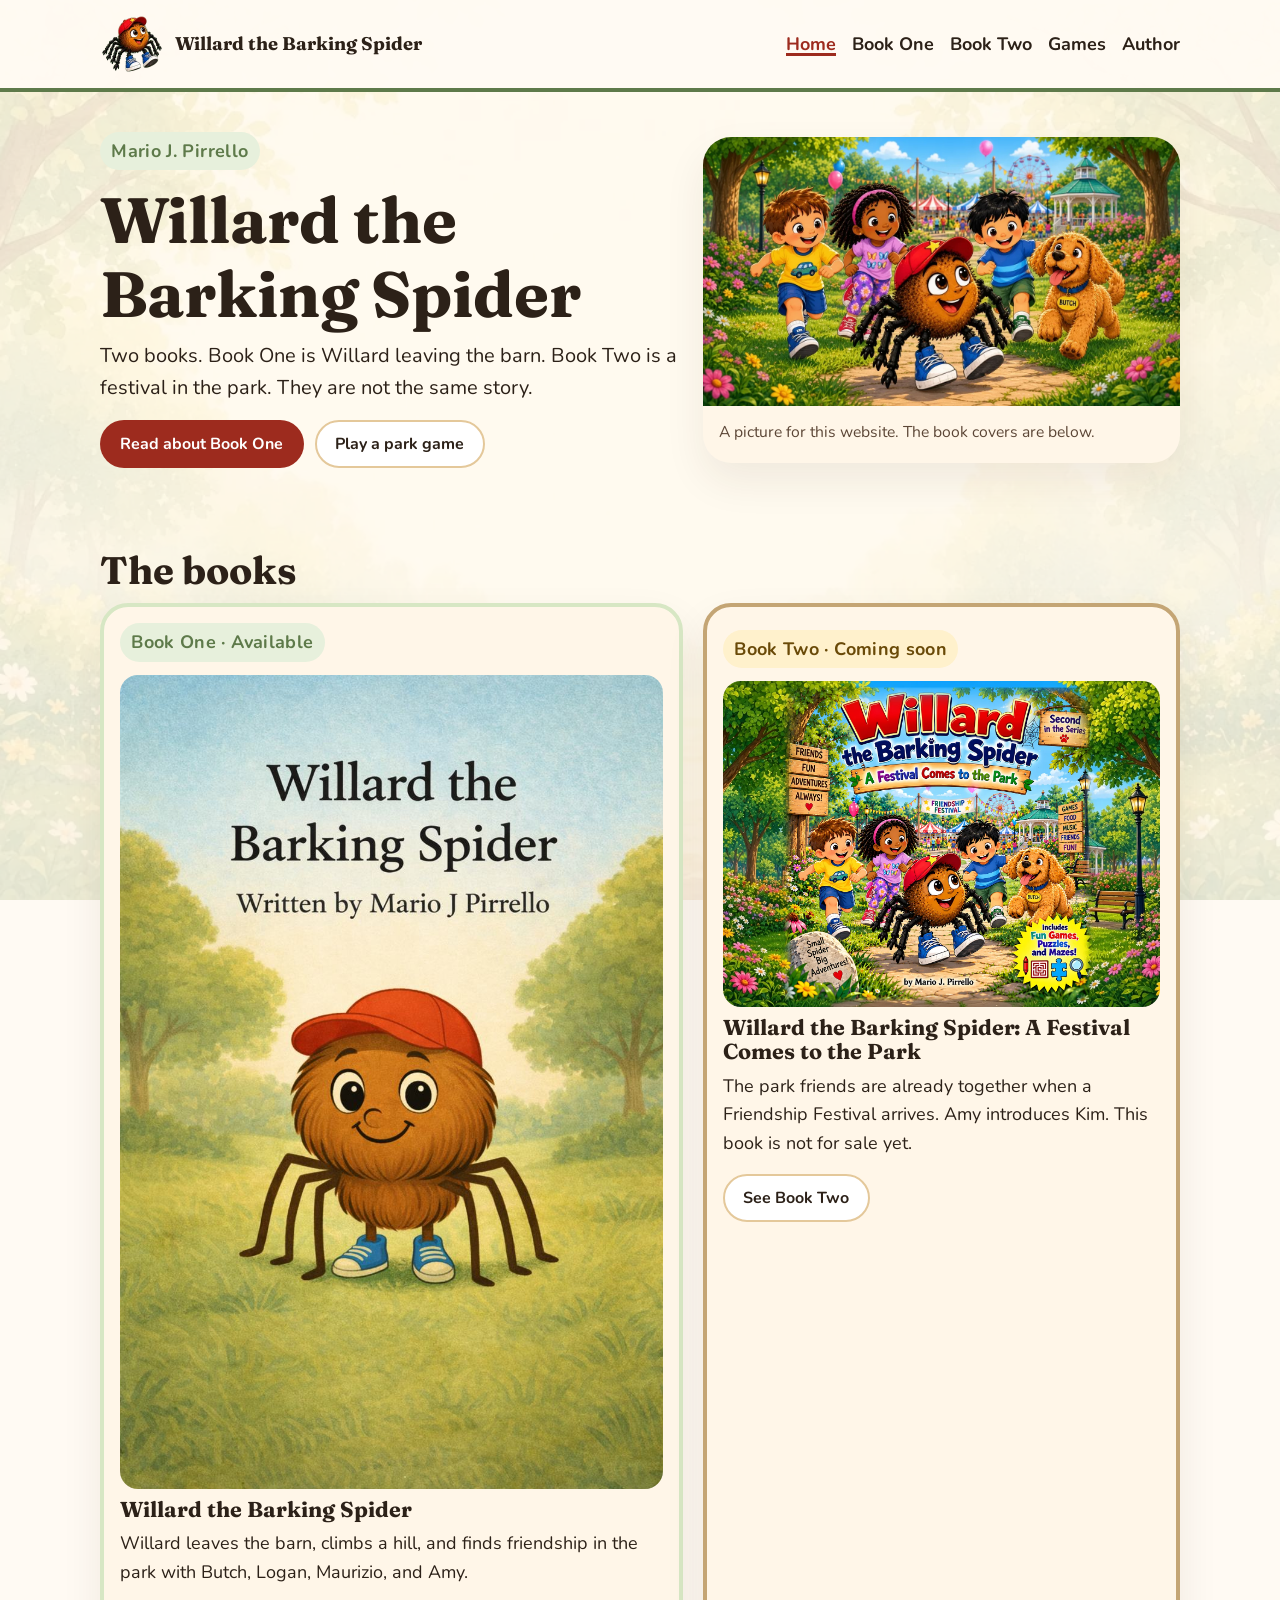
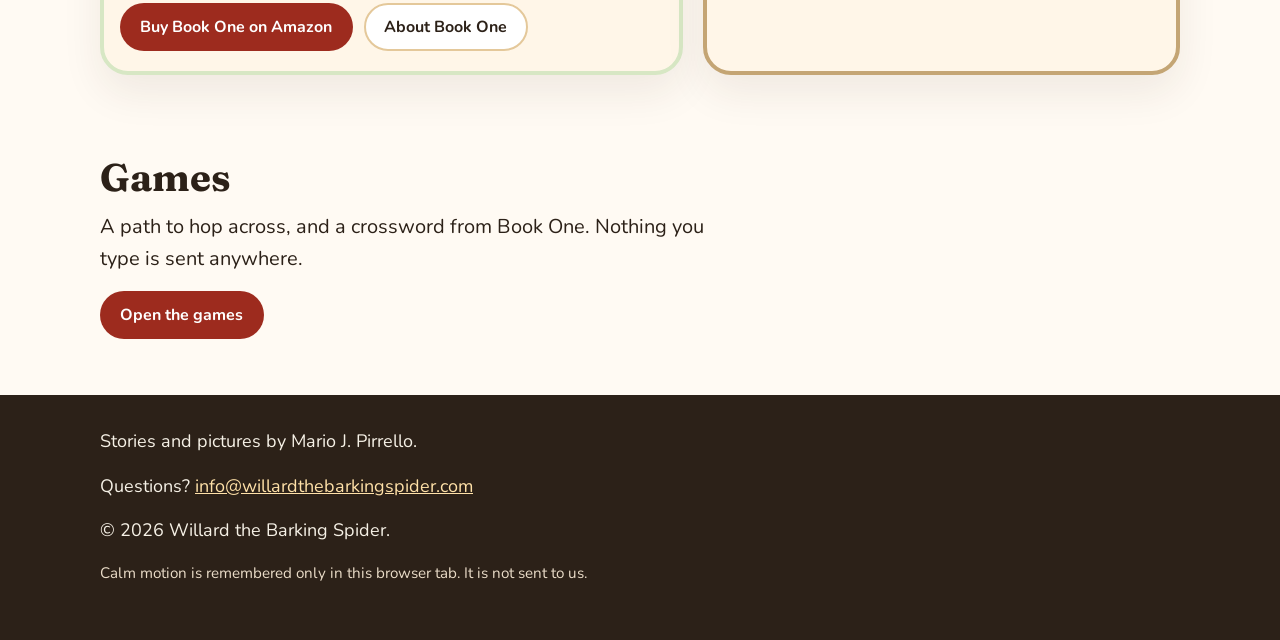
==== commit 38e9bfb6: "Move calm motion next to the path game. The control only changes the runner, so it no longer sits in" ====
--- a/index.html
+++ b/index.html
@@ -20,7 +20,6 @@
       <div class="header-tools">
         <input class="nav-check" id="nav-check" type="checkbox">
         <label class="nav-toggle" for="nav-check">Menu</label>
-        <button class="calm-toggle" type="button" data-calm aria-pressed="false">Calm motion</button>
         <nav class="site-nav" id="site-nav" aria-label="Primary">
           <ul>
             <li><a href="index.html" aria-current="page">Home</a></li>
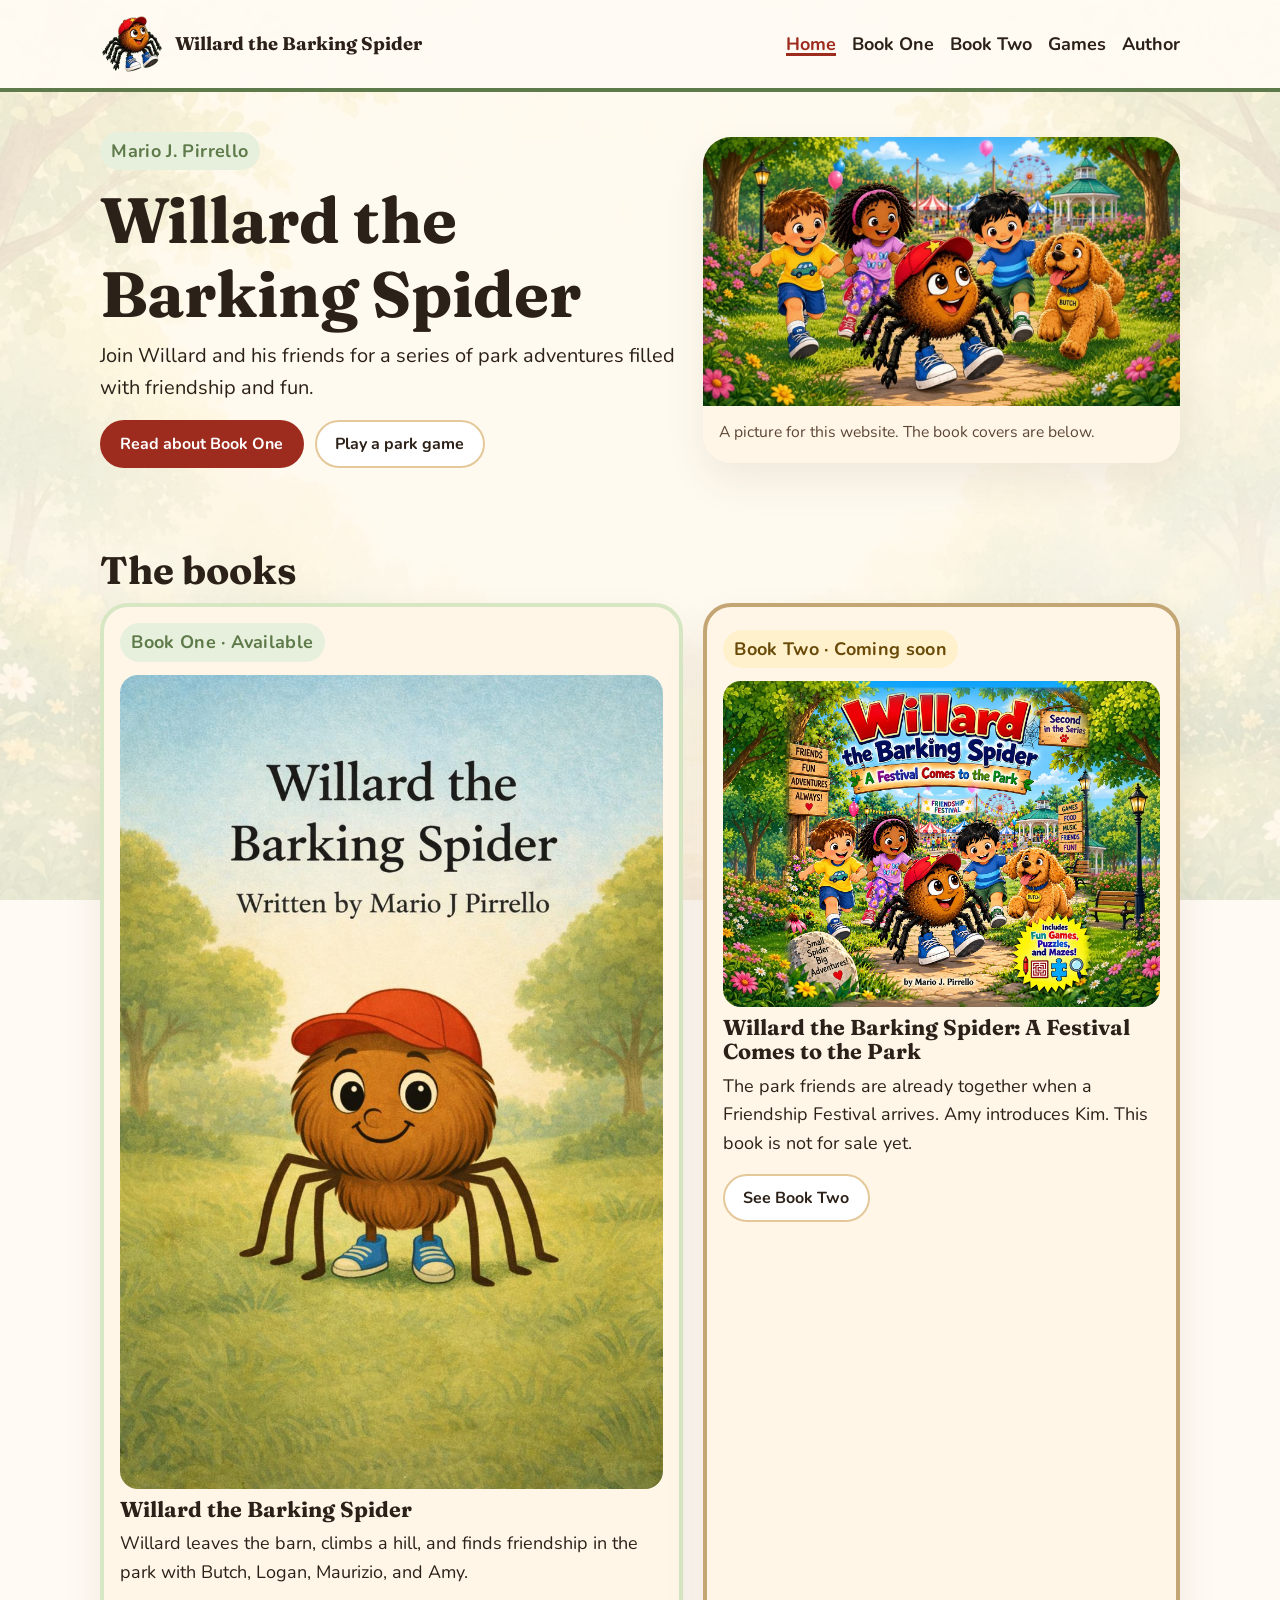
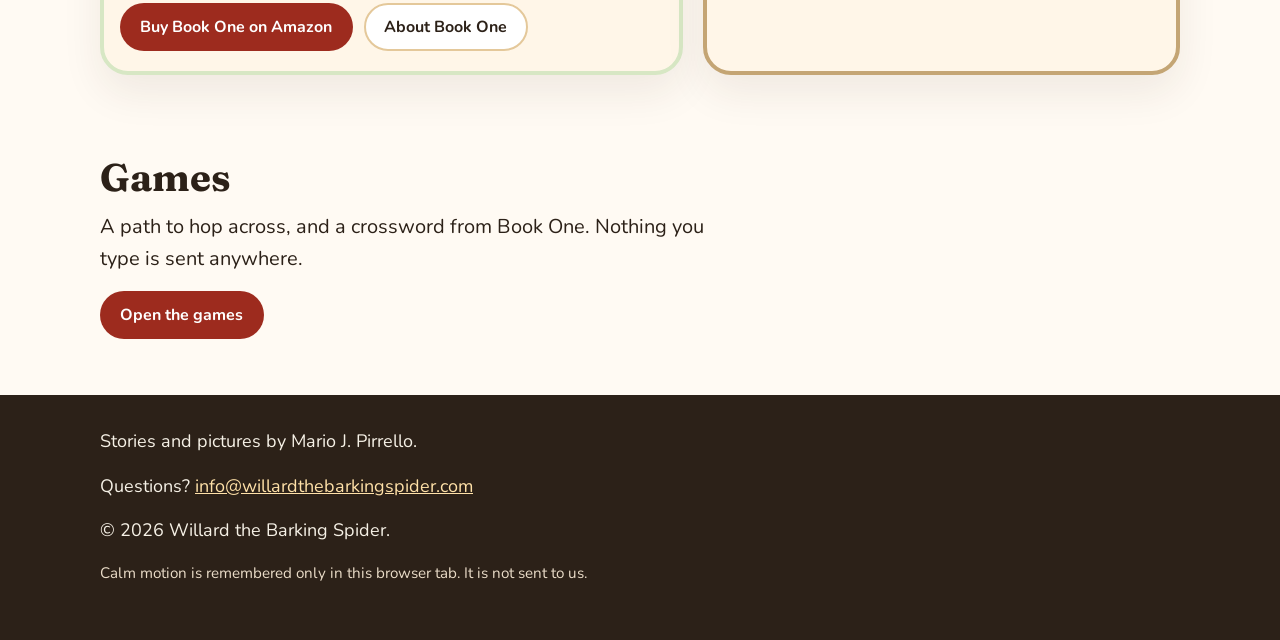
==== commit e9bd6703: "Soften the homepage opening into a series line. Replace the sentence that said the two books are not" ====
--- a/index.html
+++ b/index.html
@@ -38,7 +38,7 @@
         <div>
           <p class="kicker">Mario J. Pirrello</p>
           <h1>Willard the Barking Spider</h1>
-          <p class="lede">Two books. Book One is Willard leaving the barn. Book Two is a festival in the park. They are not the same story.</p>
+          <p class="lede">Join Willard and his friends for a series of park adventures filled with friendship and fun.</p>
           <div class="actions">
             <a class="btn btn-primary" href="book-one.html">Read about Book One</a>
             <a class="btn btn-secondary" href="games.html">Play a park game</a>
